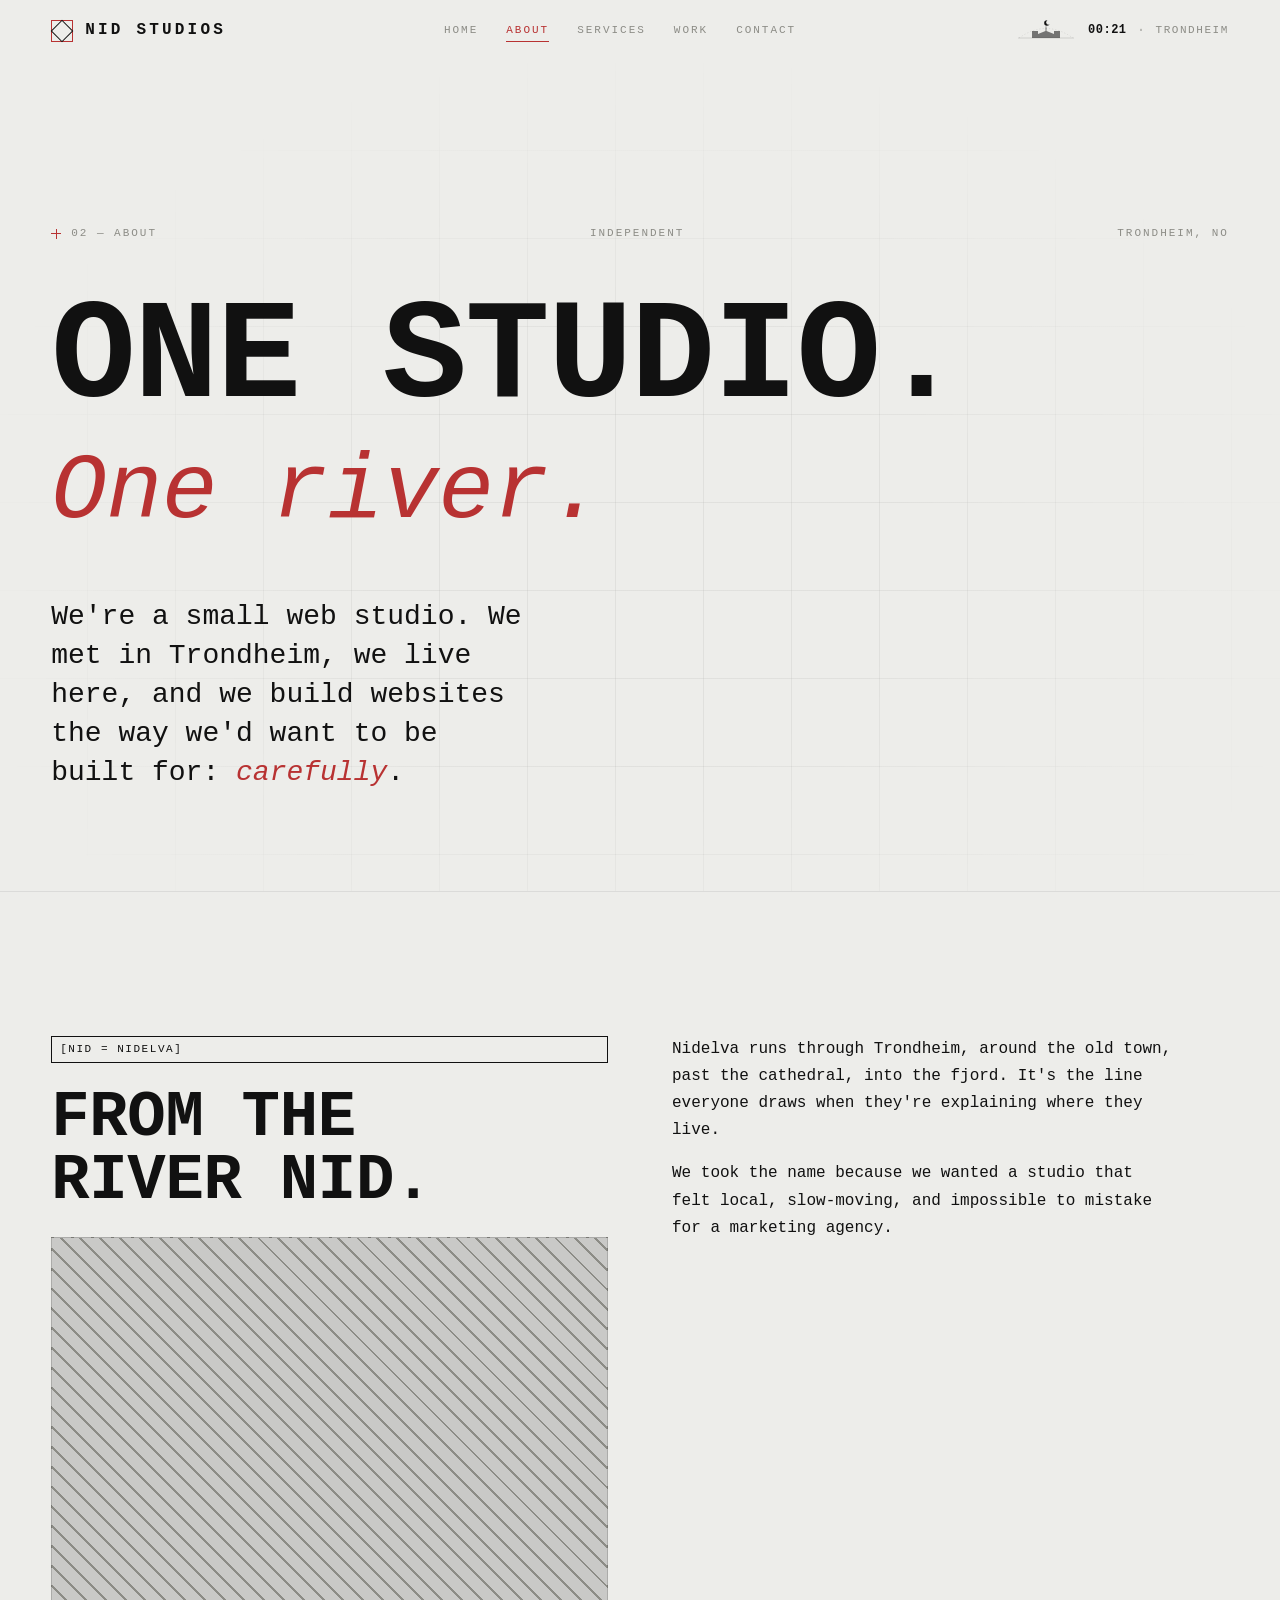
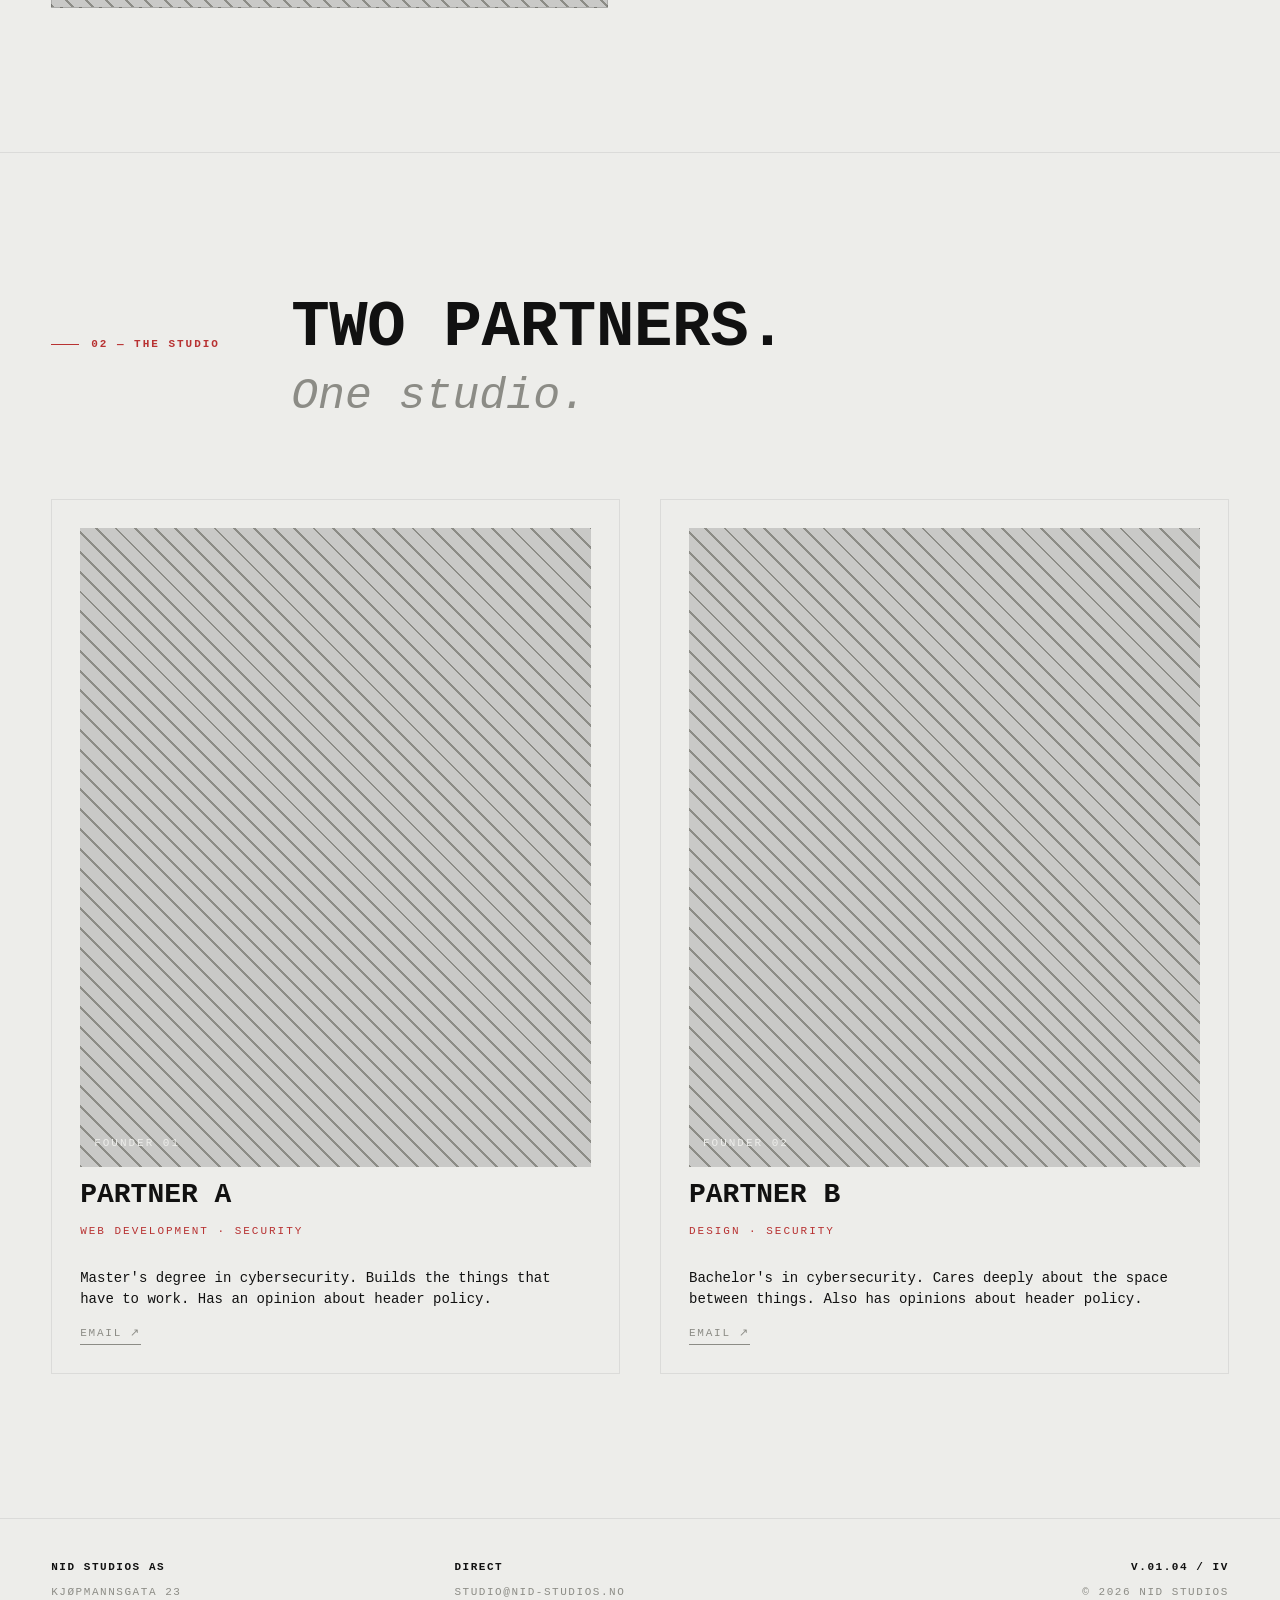
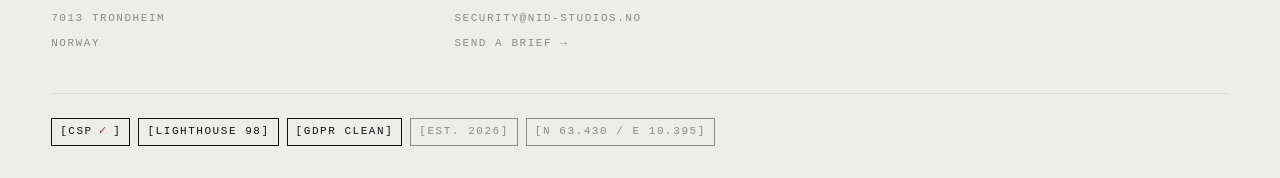
==== about.html @ 7383560c "make it rain" ====
<!doctype html>
<html lang="en">
<head>
  <meta charset="utf-8">
  <meta name="viewport" content="width=device-width, initial-scale=1">
  <title>About — NID Studios</title>
  <meta name="description" content="We're a small web studio from Trondheim. We met here, we live here, and we build websites the way we'd want to be built for: carefully.">

  <meta property="og:type"        content="website">
  <meta property="og:url"         content="https://nid-studios.no/about.html">
  <meta property="og:title"       content="About — NID Studios">
  <meta property="og:description" content="Small studio, two founders, one river. NID — from the river Nid, Trondheim.">
  <meta property="og:image"       content="https://nid-studios.no/assets/og-image.png">

  <link rel="icon" type="image/svg+xml" href="/assets/favicon.svg">
  <link rel="stylesheet" href="/style.css">
</head>
<body>

<nav class="nav" id="nav" aria-label="Main navigation">
  <a class="brand" href="/">
    <span class="brand-mark" aria-hidden="true"></span>
    <span class="wm">NID Studios</span>
  </a>
  <ul class="nav-links" role="list">
    <li><a href="/"              >Home</a></li>
    <li><a href="/about.html"    aria-current="page">About</a></li>
    <li><a href="/services.html" >Services</a></li>
    <li><a href="/work.html"     >Work</a></li>
    <li><a href="/contact.html"  >Contact</a></li>
  </ul>
  <div class="nav-cta" id="clock" aria-label="Current time in Trondheim"></div>
</nav>

<main>

  <!-- HERO ────────────────────────────────────────────────── -->
  <header class="hero">
    <div class="hero-grid" aria-hidden="true"></div>
    <div class="shell hero-inner">
      <div class="hero-meta">
        <span class="cross">02 — About</span>
        <span>Independent</span>
        <span>Trondheim, NO</span>
      </div>
      <h1>
        <span class="line"><span>One studio.</span></span>
        <span class="line"><span><em>One river.</em></span></span>
      </h1>
      <p class="about-lede">
        We're a small web studio. We met in Trondheim, we live here, and we build websites the way we'd want to be built for: <em>carefully</em>.
      </p>
    </div>
  </header>

  <!-- FROM THE RIVER ──────────────────────────────────────── -->
  <section class="section" aria-labelledby="river-heading">
    <div class="shell grid-2col grid-2col--wide">
      <div class="reveal flex-col-sm">
        <span class="tg">[NID = Nidelva]</span>
        <h2 id="river-heading">From the<br>river Nid.</h2>
        <div class="photo-placeholder" aria-hidden="true"></div>
      </div>
      <div class="reveal prose" data-d="1">
        <p>Nidelva runs through Trondheim, around the old town, past the cathedral, into the fjord. It's the line everyone draws when they're explaining where they live.</p>
        <p>We took the name because we wanted a studio that felt local, slow-moving, and impossible to mistake for a marketing agency.</p>
      </div>
    </div>
  </section>

  <!-- FOUNDERS ────────────────────────────────────────────── -->
  <section class="section" aria-labelledby="founders-heading">
    <div class="shell">
      <div class="reveal">
        <div class="section-head">
          <p class="label">02 — The studio</p>
          <h2 id="founders-heading">Two partners.<br><span class="it">One studio.</span></h2>
        </div>
      </div>
      <div class="founders reveal" data-d="1">
        <div class="founder">
          <div class="portrait" aria-hidden="true">
            <span>Founder 01</span>
          </div>
          <h3>Partner A</h3>
          <p class="role">Web development · Security</p>
          <p>Master's degree in cybersecurity. Builds the things that have to work. Has an opinion about header policy.</p>
          <div class="links">
            <a href="mailto:studio@nid-studios.no">Email ↗</a>
          </div>
        </div>
        <div class="founder">
          <div class="portrait" aria-hidden="true">
            <span>Founder 02</span>
          </div>
          <h3>Partner B</h3>
          <p class="role">Design · Security</p>
          <p>Bachelor's in cybersecurity. Cares deeply about the space between things. Also has opinions about header policy.</p>
          <div class="links">
            <a href="mailto:studio@nid-studios.no">Email ↗</a>
          </div>
        </div>
      </div>
    </div>
  </section>

</main>

<footer class="foot" aria-label="Footer">
  <div class="col">
    <span class="h">NID Studios AS</span>
    <span>Kjøpmannsgata 23</span>
    <span>7013 Trondheim</span>
    <span>Norway</span>
  </div>
  <div class="col">
    <span class="h">Direct</span>
    <a href="mailto:studio@nid-studios.no">studio@nid-studios.no</a>
    <a href="mailto:security@nid-studios.no">security@nid-studios.no</a>
    <a href="/contact.html">Send a brief →</a>
  </div>
  <div class="col right">
    <span class="h">v.01.04 / IV</span>
    <span>© 2026 NID Studios</span>
  </div>
  <div class="tags-row">
    <span class="tg">[CSP <span class="ck">✓</span>]</span>
    <span class="tg">[Lighthouse 98]</span>
    <span class="tg">[GDPR clean]</span>
    <span class="tg meta">[Est. 2026]</span>
    <span class="tg meta">[N&nbsp;63.430 / E&nbsp;10.395]</span>
  </div>
</footer>

<script src="/main.js" defer></script>
</body>
</html>
---- style.css ----
/* NID Studios — site stylesheet
   Cold concrete + Trondheim red.
   Space Mono (display) · IBM Plex Mono (body) · Caveat (post-its)

   Fonts: download .woff2 files from gwfh.mranftl.com/fonts and drop
   into /assets/fonts/ — see GUIDE.md in the skeleton folder. */

/* ── FONTS ──────────────────────────────────────────────── */
@font-face {
  font-family: "Space Mono";
  src: local("Space Mono Bold"),
       url("/assets/fonts/SpaceMono-Bold.woff2") format("woff2");
  font-weight: 700; font-style: normal; font-display: swap;
}
@font-face {
  font-family: "Space Mono";
  src: local("Space Mono"),
       url("/assets/fonts/SpaceMono-Regular.woff2") format("woff2");
  font-weight: 400; font-style: normal; font-display: swap;
}
@font-face {
  font-family: "IBM Plex Mono";
  src: local("IBM Plex Mono Light"),
       url("/assets/fonts/IBMPlexMono-Light.woff2") format("woff2");
  font-weight: 300; font-style: normal; font-display: swap;
}
@font-face {
  font-family: "IBM Plex Mono";
  src: local("IBM Plex Mono"),
       url("/assets/fonts/IBMPlexMono-Regular.woff2") format("woff2");
  font-weight: 400; font-style: normal; font-display: swap;
}
@font-face {
  font-family: "IBM Plex Mono";
  src: local("IBM Plex Mono Medium"),
       url("/assets/fonts/IBMPlexMono-Medium.woff2") format("woff2");
  font-weight: 500; font-style: normal; font-display: swap;
}
/* Caveat: handwritten text for hero post-it notes */
@font-face {
  font-family: "Caveat";
  src: local("Caveat Bold"), local("Caveat-Bold"),
       url("/assets/fonts/Caveat-Bold.woff2") format("woff2");
  font-weight: 700; font-style: normal; font-display: swap;
}
@font-face {
  font-family: "Caveat";
  src: local("Caveat"), local("Caveat-Regular"),
       url("/assets/fonts/Caveat-Regular.woff2") format("woff2");
  font-weight: 400; font-style: normal; font-display: swap;
}

/* ── DESIGN TOKENS ──────────────────────────────────────── */
:root {
  --bg:        #EDEDEA;
  --surface:   #E2E0DB;
  --fg:        #111111;
  --meta:      #8C8C86;
  --accent:    #B83232;

  --rule:        rgba(17, 17, 17, 0.08);
  --rule-strong: rgba(17, 17, 17, 0.16);
  --fg-soft:     rgba(17, 17, 17, 0.62);
  --accent-soft: rgba(184, 50, 50, 0.10);

  --f-display: "Space Mono", ui-monospace, "SF Mono", Menlo, monospace;
  --f-body:    "IBM Plex Mono", ui-monospace, "SF Mono", Menlo, monospace;
  --f-mono:    "IBM Plex Mono", ui-monospace, "SF Mono", Menlo, monospace;

  --s-1: 4px; --s-2: 8px;  --s-3: 16px; --s-4: 24px; --s-5: 32px;
  --s-6: 48px; --s-7: 64px; --s-8: 96px; --s-9: 128px;

  --gutter: clamp(24px, 4vw, 64px);
  --maxw:   1280px;

  --ease:     cubic-bezier(.2, .7, .2, 1);
  --ease-out: cubic-bezier(.16, 1, .3, 1);
  --d-micro:  180ms;
  --d-default: 280ms;
  --d-slow:   480ms;
}

/* ── RESET ──────────────────────────────────────────────── */
*, *::before, *::after { box-sizing: border-box; }
html, body { margin: 0; padding: 0; }
html { -webkit-text-size-adjust: 100%; }
body {
  background: var(--bg);
  color: var(--fg);
  font-family: var(--f-body);
  font-size: 15px;
  line-height: 1.6;
  -webkit-font-smoothing: antialiased;
  text-rendering: optimizeLegibility;
}
::selection { background: var(--accent); color: var(--bg); }
a { color: inherit; text-decoration: none; }
button { font: inherit; color: inherit; background: none; border: 0; cursor: pointer; padding: 0; }
h1, h2, h3, h4 { font-family: var(--f-display); font-weight: 700; margin: 0; color: var(--fg); text-wrap: balance; }
h1 { font-size: clamp(56px, 11vw, 168px); line-height: 0.86; letter-spacing: -0.012em; text-transform: uppercase; }
h2 { font-size: clamp(36px, 5.4vw, 64px); line-height: 0.98; letter-spacing: -0.005em; text-transform: uppercase; }
h3 { font-size: clamp(22px, 2.8vw, 32px); line-height: 1.15; text-transform: uppercase; }
h4 { font-size: 22px; line-height: 1.25; text-transform: none; }
p { margin: 0; }
p + p { margin-top: 1em; }
ul { margin: 0; padding: 0; }
li { list-style: none; }

/* ── UTILITIES ──────────────────────────────────────────── */
.shell { max-width: var(--maxw); margin: 0 auto; padding: 0 var(--gutter); }
.label {
  font-family: var(--f-mono); font-size: 11px; font-weight: 700;
  letter-spacing: 0.18em; text-transform: uppercase; color: var(--accent);
}
.tg {
  font-family: var(--f-body); font-weight: 500; font-size: 11px;
  letter-spacing: 0.14em; text-transform: uppercase;
  padding: 4px 8px; display: inline-flex; align-items: center; gap: 5px;
  border: 1px solid var(--fg); color: var(--fg);
}
.tg.meta { color: var(--meta); border-color: var(--meta); }
.tg.accent { color: var(--accent); border-color: var(--accent); }
.tg .ck { color: var(--accent); }

/* ── NAV ────────────────────────────────────────────────── */
.nav {
  position: sticky; top: 0; left: 0; right: 0; z-index: 50;
  padding: 18px var(--gutter);
  display: grid; grid-template-columns: auto 1fr auto; align-items: center; gap: 24px;
  background: var(--bg); border-bottom: 1px solid transparent;
  transition: padding var(--d-default) var(--ease), background var(--d-default) var(--ease), border-color var(--d-default) var(--ease);
}
.nav.scrolled {
  padding: 12px var(--gutter);
  background: rgba(237,237,234,0.72);
  backdrop-filter: blur(14px); -webkit-backdrop-filter: blur(14px);
  border-bottom-color: var(--rule);
}
.brand { display: flex; align-items: center; gap: 12px; font-family: var(--f-display); font-weight: 700; font-size: 16px; letter-spacing: 0.20em; text-transform: uppercase; color: var(--fg); }
.brand .wm { display: inline-block; overflow: hidden; transition: max-width var(--d-slow) var(--ease), opacity var(--d-default) var(--ease); max-width: 200px; white-space: nowrap; }
.nav.scrolled .brand .wm { max-width: 0; opacity: 0; }
.brand-mark { width: 22px; height: 22px; position: relative; display: inline-block; flex-shrink: 0; }
.brand-mark::before, .brand-mark::after { content: ""; position: absolute; inset: 0; border: 1.5px solid var(--accent); }
.brand-mark::after { transform: rotate(45deg); inset: 3px; border-color: var(--fg); }
.nav-links {
  display: flex; gap: 28px; justify-content: center;
  font-family: var(--f-body); font-weight: 500; font-size: 11px;
  letter-spacing: 0.18em; text-transform: uppercase; color: var(--meta);
}
.nav-links a { position: relative; padding: 4px 0; cursor: pointer; transition: color var(--d-default) var(--ease); }
.nav-links a:hover { color: var(--fg); }
.nav-links a::after { content: ""; position: absolute; left: 0; bottom: -2px; width: 0; height: 1px; background: var(--accent); transition: width var(--d-default) var(--ease); }
.nav-links a:hover::after { width: 100%; }
.nav-links a[aria-current="page"] { color: var(--accent); }
.nav-links a[aria-current="page"]::after { width: 100%; }
.nav-cta { display: flex; align-items: center; gap: 10px; }
@media (max-width: 760px) {
  .nav-links { display: none; }
  .nav { grid-template-columns: 1fr auto; }
}

/* ── TRONDHEIM CLOCK ────────────────────────────────────── */
.clock { display: inline-flex; align-items: center; gap: 10px; color: var(--fg); }
.clock-arc { flex: none; overflow: visible; }
.clock-sun circle { animation: clock-sun-pulse 4s ease-in-out infinite; }
.clock-sun line { animation: clock-ray-fade 24s linear infinite; }
@keyframes clock-sun-pulse { 0%, 100% { opacity: 1; } 50% { opacity: 0.78; } }
@keyframes clock-ray-fade  { 0%, 100% { opacity: 0.5; } 50% { opacity: 0.25; } }
.clock-moon circle { animation: clock-moon-glow 6s ease-in-out infinite; }
@keyframes clock-moon-glow { 0%, 100% { opacity: 0.92; } 50% { opacity: 0.7; } }
.clock-time { font-family: var(--f-display); font-weight: 700; font-size: 12px; letter-spacing: 0.04em; font-variant-numeric: tabular-nums; color: var(--fg); }
.clock-sep  { color: var(--meta); opacity: 0.6; }
.clock-loc  { color: var(--meta); font-family: var(--f-body); font-size: 11px; letter-spacing: 0.14em; text-transform: uppercase; }
@media (max-width: 760px) { .clock-sep, .clock-loc { display: none; } }

/* ── BUTTONS ────────────────────────────────────────────── */
.btn {
  display: inline-flex; align-items: center; gap: 14px;
  padding: 16px 22px;
  font-family: var(--f-body); font-weight: 500; font-size: 12px;
  letter-spacing: 0.20em; text-transform: uppercase;
  background: var(--fg); color: var(--bg); border: 1px solid var(--fg);
  position: relative; overflow: hidden; isolation: isolate;
  transition: background var(--d-default) var(--ease), color var(--d-default) var(--ease);
  cursor: pointer;
}
.btn::after { content: ""; position: absolute; inset: 0; z-index: -1; background: var(--bg); transform: translateX(-101%); transition: transform var(--d-slow) var(--ease); }
.btn:hover { color: var(--fg); background: transparent; }
.btn:hover::after { transform: translateX(0); }
.btn .arr { display: inline-block; transition: transform var(--d-default) var(--ease); }
.btn:hover .arr { transform: translateX(4px); }
.btn:active { transform: translateY(1px); }
.btn.ghost { background: transparent; color: var(--fg); border-color: var(--fg); }
.btn.ghost::after { background: var(--fg); }
.btn.ghost:hover { color: var(--bg); }
.btn:disabled { opacity: 0.5; cursor: not-allowed; pointer-events: none; }

/* ── SECTIONS ───────────────────────────────────────────── */
.section { padding: clamp(80px, 12vw, 144px) 0; border-top: 1px solid var(--rule); }
.section.alt { background: var(--surface); }
.section-head { display: grid; grid-template-columns: 200px 1fr; gap: 40px; align-items: baseline; margin-bottom: clamp(40px, 6vw, 80px); }
.section-head .label { display: flex; align-items: center; gap: 12px; }
.section-head .label::before { content: ""; width: 28px; height: 1px; background: var(--accent); }
.section-head h2 { max-width: 18ch; }
.section-head h2 .it { font-family: var(--f-body); font-weight: 300; text-transform: none; font-style: italic; font-size: 0.7em; letter-spacing: 0; color: var(--meta); }
@media (max-width: 760px) { .section-head { grid-template-columns: 1fr; gap: 12px; } }

/* ── HERO ───────────────────────────────────────────────── */
.hero {
  position: relative; padding: 160px 0 96px;
  min-height: 92vh; display: flex; align-items: center;
  isolation: isolate; overflow: hidden;
}
.hero-grid {
  position: absolute; inset: 0; z-index: -1;
  background-image:
    linear-gradient(to right, var(--rule) 1px, transparent 1px),
    linear-gradient(to bottom, var(--rule) 1px, transparent 1px);
  background-size: 88px 88px; background-position: -1px -1px;
  mask-image: radial-gradient(ellipse 70% 80% at 50% 60%, black 30%, transparent 80%);
  opacity: 0.7;
}
.hero-inner { width: 100%; display: grid; gap: 56px; }
.hero-meta { display: flex; justify-content: space-between; gap: 16px; font-family: var(--f-body); font-weight: 500; font-size: 11px; letter-spacing: 0.18em; text-transform: uppercase; color: var(--meta); flex-wrap: wrap; }
.hero-meta .cross { display: inline-flex; align-items: center; gap: 10px; }
.hero-meta .cross::before { content: ""; width: 10px; height: 10px; background: linear-gradient(var(--accent), var(--accent)) center/100% 1px no-repeat, linear-gradient(var(--accent), var(--accent)) center/1px 100% no-repeat; }
.hero h1 .line { display: block; overflow: hidden; }
.hero h1 .line > span { display: inline-block; transform: translateY(110%); animation: rise .9s var(--ease-out) forwards; }
.hero h1 .line:nth-child(1) > span { animation-delay: .12s; }
.hero h1 .line:nth-child(2) > span { animation-delay: .24s; }
.hero h1 .line:nth-child(3) > span { animation-delay: .36s; }
@keyframes rise { to { transform: translateY(0); } }
.hero h1 em { font-style: italic; font-family: var(--f-body); font-weight: 400; font-size: 0.66em; color: var(--accent); letter-spacing: -0.005em; text-transform: none; }
.hero-foot { display: grid; grid-template-columns: 1fr auto; gap: 48px; align-items: end; padding-top: 32px; border-top: 1px solid var(--rule); }
.hero-tag { font-family: var(--f-body); font-weight: 400; font-size: 16px; line-height: 1.55; color: var(--fg); max-width: 50ch; }
.hero-tag b { font-weight: 700; }
.about-lede { font-family: var(--f-body); font-size: clamp(20px, 2.6vw, 28px); line-height: 1.4; max-width: 28ch; font-weight: 300; color: var(--fg); }
.about-lede em { font-style: italic; color: var(--accent); }
@media (max-width: 820px) { .hero-foot { grid-template-columns: 1fr; gap: 24px; } }

/* ── WORKBOARD POST-ITS ─────────────────────────────────── */
.workboard {
  position: absolute; inset: 0; z-index: 0;
  overflow: hidden; pointer-events: none; contain: paint;
}
.wb-paper {
  position: absolute;
  width: clamp(190px, 17vw, 240px);
  aspect-ratio: 1 / 0.92;
  padding: 22px 20px 18px;
  display: flex; flex-direction: column; justify-content: center; gap: 10px;
  background:
    linear-gradient(180deg, rgba(0,0,0,0.06) 0, rgba(0,0,0,0.02) 14px, rgba(0,0,0,0) 28px),
    var(--wb-bg, #FEEE85);
  color: #1F1B14;
  box-shadow: 0 1px 0 rgba(255,255,255,0.55) inset, 1px 8px 14px rgba(20,20,16,0.16), 0 2px 4px rgba(20,20,16,0.10);
  transform-origin: 50% 30%;
  will-change: transform, opacity, clip-path;
  animation: wb-life 7s forwards;
}
.wb-paper::after { content: ""; position: absolute; right: 0; bottom: 0; width: 22px; height: 22px; background: linear-gradient(135deg, transparent 50%, rgba(0,0,0,0.10) 50%); }
.wb-paper-note { display: block; font-family: "Caveat", "Bradley Hand", cursive; font-weight: 700; font-size: clamp(20px, 1.7vw, 26px); line-height: 1.16; color: #1F1B14; text-wrap: pretty; }
.wb-paper-byline { display: block; font-family: "Caveat", cursive; font-weight: 500; font-size: 14px; line-height: 1; color: rgba(31,27,20,0.55); font-style: italic; }
@keyframes wb-life {
  0%   { transform: translate(0,-130vh) rotate(calc(var(--wb-rot) - 28deg)); opacity: 0; clip-path: inset(0); animation-timing-function: cubic-bezier(.22,.78,.36,1); }
  4%   { opacity: 1; animation-timing-function: cubic-bezier(.22,.78,.36,1); }
  14%  { transform: translate(0,16px) rotate(calc(var(--wb-rot) + 8deg)); animation-timing-function: cubic-bezier(.34,1.35,.64,1); }
  20%  { transform: translate(0,-7px) rotate(calc(var(--wb-rot) - 5deg)); animation-timing-function: cubic-bezier(.34,1.2,.64,1); }
  26%  { transform: translate(0,3px) rotate(calc(var(--wb-rot) + 2deg)); animation-timing-function: ease-out; }
  30%  { transform: translate(0,0) rotate(var(--wb-rot)); animation-timing-function: ease-in-out; }
  42%  { transform: translate(0,0) rotate(calc(var(--wb-rot) + 0.8deg)); animation-timing-function: ease-in-out; }
  52%  { transform: translate(0,0) rotate(calc(var(--wb-rot) - 0.6deg)); animation-timing-function: ease-in-out; }
  62%  { transform: translate(0,0) rotate(var(--wb-rot)); clip-path: inset(0); opacity: 1; animation-timing-function: steps(1,end); }
  67%  { transform: translate(0,2px) rotate(calc(var(--wb-rot) - 6deg)) scale(0.94); clip-path: polygon(0% 0%,88% 0%,100% 18%,100% 100%,6% 100%); animation-timing-function: steps(1,end); }
  72%  { transform: translate(4px,8px) rotate(calc(var(--wb-rot) + 22deg)) scale(0.78,0.7); clip-path: polygon(8% 14%,90% 4%,100% 62%,70% 100%,4% 84%); animation-timing-function: steps(1,end); }
  77%  { transform: translate(-3px,12px) rotate(calc(var(--wb-rot) - 36deg)) scale(0.58,0.52); clip-path: polygon(18% 8%,70% 0%,100% 36%,86% 92%,24% 100%,0% 56%); animation-timing-function: steps(1,end); }
  82%  { transform: translate(5px,18px) rotate(calc(var(--wb-rot) + 90deg)) scale(0.38,0.36); clip-path: polygon(24% 18%,76% 6%,96% 40%,80% 84%,36% 96%,8% 64%,14% 32%); animation-timing-function: steps(1,end); }
  89%  { transform: translate(0,28px) rotate(calc(var(--wb-rot) - 60deg)) scale(0.22); clip-path: polygon(30% 22%,70% 28%,84% 60%,60% 86%,28% 80%,18% 50%); opacity: 0.85; animation-timing-function: steps(1,end); }
  94%  { transform: translate(4px,46px) rotate(calc(var(--wb-rot) + 140deg)) scale(0.1); clip-path: polygon(36% 36%,62% 32%,70% 58%,50% 72%,30% 60%); opacity: 0.55; animation-timing-function: steps(1,end); }
  100% { transform: translate(0,96px) rotate(calc(var(--wb-rot) - 80deg)) scale(0.02); opacity: 0; }
}
@media (max-width: 720px)            { .workboard { display: none; } }
@media (prefers-reduced-motion: reduce) { .wb-paper { animation: none; transform: rotate(var(--wb-rot)); } }

/* ── MAKE WEB BEAUTIFUL section ──────────────────────────── */
.mwb { padding: clamp(96px, 14vw, 192px) 0; position: relative; border-top: 1px solid var(--rule); }
.mwb.mwb--dark { background: var(--fg); color: #EDEDEA; border-top-color: rgba(237,237,234,0.12); }
.mwb .mwb-meta { font-family: var(--f-body); font-weight: 500; font-size: 11px; letter-spacing: 0.18em; text-transform: uppercase; color: var(--accent); display: flex; align-items: center; gap: 12px; margin-bottom: 32px; }
.mwb .mwb-meta::before { content: ""; width: 28px; height: 1px; background: var(--accent); }
.mwb h2 { font-size: clamp(72px, 12vw, 184px); line-height: 0.88; letter-spacing: -0.012em; text-transform: uppercase; max-width: 14ch; }
.mwb h2 em { font-family: var(--f-body); font-style: italic; font-weight: 400; font-size: 0.62em; color: var(--accent); text-transform: none; letter-spacing: 0; }
.mwb .mwb-foot { display: grid; grid-template-columns: 1.4fr auto; gap: 48px; align-items: end; margin-top: clamp(48px, 6vw, 80px); padding-top: 32px; border-top: 1px solid var(--rule); }
.mwb.mwb--dark .mwb-foot { border-top-color: rgba(237,237,234,0.12); }
.mwb .mwb-body { font-family: var(--f-body); font-size: clamp(15px, 1.4vw, 18px); line-height: 1.55; font-weight: 300; max-width: 52ch; }
.mwb .btn { background: var(--accent); color: #EDEDEA; border-color: var(--accent); }
.mwb.mwb--dark .btn { background: #EDEDEA; color: var(--fg); border-color: #EDEDEA; }
@media (max-width: 820px) { .mwb .mwb-foot { grid-template-columns: 1fr; } }

/* ── DRAWER / SERVICES ──────────────────────────────────── */
.case { border: 1px solid var(--rule-strong); }
.drawer { display: grid; grid-template-columns: 80px 1fr 1.2fr 60px; gap: clamp(20px, 4vw, 56px); align-items: center; padding: 32px clamp(20px, 4vw, 44px); border-top: 1px solid var(--rule); position: relative; cursor: pointer; transition: background var(--d-default) var(--ease); }
.drawer:first-child { border-top: 0; }
.drawer::before { content: ""; position: absolute; left: 0; top: 0; bottom: 0; width: 2px; background: var(--accent); transform: scaleY(0); transform-origin: top; transition: transform var(--d-slow) var(--ease); }
.drawer:hover, .drawer.open { background: var(--bg); }
.section.alt .drawer:hover, .section.alt .drawer.open { background: var(--bg); }
.drawer:hover::before, .drawer.open::before { transform: scaleY(1); }
.drawer-num  { font-family: var(--f-body); font-weight: 500; font-size: 11px; letter-spacing: 0.18em; color: var(--meta); transition: color var(--d-default) var(--ease); }
.drawer:hover .drawer-num, .drawer.open .drawer-num { color: var(--accent); }
.drawer-name { font-family: var(--f-display); font-size: clamp(24px, 3vw, 40px); font-weight: 700; line-height: 1; text-transform: uppercase; color: var(--fg); display: flex; flex-direction: column; gap: 8px; }
.drawer-name .sub { font-family: var(--f-body); font-style: italic; font-weight: 300; font-size: 13px; color: var(--meta); text-transform: none; letter-spacing: 0; }
.drawer-copy { font-family: var(--f-body); font-size: 14px; line-height: 1.55; color: var(--fg); max-width: 44ch; }
.drawer-pull { justify-self: end; display: flex; align-items: center; gap: 10px; font-family: var(--f-body); font-weight: 500; font-size: 11px; letter-spacing: 0.18em; text-transform: uppercase; color: var(--meta); transition: color var(--d-default) var(--ease); background: none; border: none; cursor: pointer; }
.drawer:hover .drawer-pull, .drawer.open .drawer-pull { color: var(--accent); }
.drawer-pull .pull { width: 22px; height: 22px; border: 1px solid currentColor; display: grid; place-items: center; position: relative; transition: transform var(--d-slow) var(--ease); }
.drawer-pull .pull::before, .drawer-pull .pull::after { content: ""; position: absolute; background: currentColor; }
.drawer-pull .pull::before { width: 10px; height: 1px; }
.drawer-pull .pull::after  { width: 1px; height: 10px; transition: transform var(--d-default) var(--ease); }
.drawer.open .drawer-pull .pull::after { transform: scaleY(0); }
.drawer.open .drawer-pull .pull { transform: rotate(180deg); }
.drawer-detail { grid-column: 1 / -1; display: grid; grid-template-rows: 0fr; transition: grid-template-rows var(--d-slow) var(--ease), margin-top var(--d-slow) var(--ease); margin-top: 0; }
.drawer-detail-inner { overflow: hidden; display: grid; grid-template-columns: 80px 1fr 60px; gap: clamp(20px, 4vw, 56px); }
.drawer.open .drawer-detail { grid-template-rows: 1fr; margin-top: 24px; }
.drawer-detail-body { display: grid; grid-template-columns: 1fr 1fr; gap: 24px 56px; padding-bottom: 8px; }
.spec h4 { font-family: var(--f-body); font-weight: 700; font-size: 11px; letter-spacing: 0.18em; text-transform: uppercase; color: var(--accent); margin-bottom: 12px; }
.spec ul { list-style: none; padding: 0; margin: 0; }
.spec li { padding: 8px 0; font-family: var(--f-body); font-size: 13px; color: var(--fg); border-bottom: 1px dashed var(--rule); display: flex; justify-content: space-between; gap: 12px; }
.spec li:last-child { border-bottom: 0; }
.spec li .v { color: var(--meta); font-size: 11px; letter-spacing: 0.1em; text-transform: uppercase; }
@media (max-width: 900px) {
  .drawer { grid-template-columns: 50px 1fr 36px; }
  .drawer-copy { display: none; }
  .drawer-detail-inner { grid-template-columns: 50px 1fr 36px; }
  .drawer-detail-body { grid-template-columns: 1fr; }
}

/* ── PACKAGES (services + why us) ───────────────────────── */
.packages { display: grid; grid-template-columns: repeat(3, 1fr); gap: 24px; }
.pkg { background: var(--bg); border: 1px solid var(--rule); padding: 28px 26px 26px; display: flex; flex-direction: column; gap: 18px; min-height: 380px; transition: background var(--d-default) var(--ease); }
.section.alt .pkg { background: var(--surface); }
.pkg:hover { background: var(--surface); }
.section.alt .pkg:hover { background: var(--bg); }
.pkg .num { font-family: var(--f-body); font-weight: 500; font-size: 11px; letter-spacing: 0.18em; text-transform: uppercase; color: var(--accent); }
.pkg h3 { font-family: var(--f-display); font-size: 36px; font-weight: 700; line-height: 1; text-transform: uppercase; }
.pkg .price { font-family: var(--f-display); font-weight: 700; font-size: 26px; }
.pkg .price small { font-family: var(--f-body); font-weight: 300; font-size: 11px; letter-spacing: 0.14em; text-transform: uppercase; color: var(--meta); display: block; }
.pkg ul { list-style: none; padding: 0; margin: 0; display: flex; flex-direction: column; gap: 8px; }
.pkg li { font-family: var(--f-body); font-size: 13px; color: var(--fg); display: flex; gap: 8px; }
.pkg li::before { content: "·"; color: var(--accent); }
.pkg .foot { margin-top: auto; display: flex; justify-content: space-between; align-items: center; font-family: var(--f-body); font-size: 11px; letter-spacing: 0.14em; text-transform: uppercase; color: var(--meta); }
@media (max-width: 900px) { .packages { grid-template-columns: 1fr; } }

/* ── PROCESS ────────────────────────────────────────────── */
.process-track { display: grid; grid-template-columns: repeat(4, 1fr); position: relative; }
.process-track::before { content: ""; position: absolute; top: 26px; left: 0; right: 0; height: 1px; background: var(--rule); }
.step { padding: 0 18px; }
.step:not(:last-child) { border-right: 1px solid var(--rule); }
.step .node { width: 14px; height: 14px; background: var(--bg); border: 1px solid var(--accent); margin: 20px 0 24px; position: relative; }
.step .node::before { content: ""; position: absolute; inset: 3px; background: var(--accent); }
.step .num  { font-family: var(--f-body); font-weight: 500; font-size: 11px; letter-spacing: 0.18em; color: var(--accent); margin-bottom: 8px; }
.step h3   { font-family: var(--f-display); font-size: 26px; font-weight: 700; text-transform: uppercase; line-height: 1; margin-bottom: 12px; }
.step p    { font-family: var(--f-body); font-size: 13px; color: var(--fg); line-height: 1.55; max-width: 28ch; }
.step .dur { margin-top: 20px; font-family: var(--f-body); font-size: 11px; letter-spacing: 0.16em; text-transform: uppercase; color: var(--meta); }
@media (max-width: 900px) {
  .process-track { grid-template-columns: 1fr; }
  .process-track::before { display: none; }
  .step { padding: 24px 0; border-right: 0 !important; border-top: 1px solid var(--rule); }
  .step:first-child { border-top: 0; }
}

/* ── ABOUT ──────────────────────────────────────────────── */
.founders { display: grid; grid-template-columns: 1fr 1fr; gap: 40px; margin-top: 64px; }
.founder { background: var(--bg); padding: 28px; border: 1px solid var(--rule); display: flex; flex-direction: column; gap: 14px; }
.section.alt .founder { background: var(--surface); }
.founder .portrait {
  aspect-ratio: 4/5;
  background: repeating-linear-gradient(45deg, var(--meta) 0 2px, transparent 2px 14px), var(--rule-strong);
  display: flex; align-items: end; padding: 14px;
  color: var(--bg); font-family: var(--f-body); font-weight: 500; font-size: 11px; letter-spacing: 0.18em; text-transform: uppercase;
}
.founder h3 { font-family: var(--f-display); font-size: 28px; font-weight: 700; text-transform: uppercase; line-height: 1; }
.founder .role { font-family: var(--f-body); font-size: 11px; letter-spacing: 0.18em; text-transform: uppercase; color: var(--accent); }
.founder p { font-family: var(--f-body); font-size: 14px; line-height: 1.55; color: var(--fg); font-weight: 300; }
.founder .links { display: flex; gap: 16px; font-family: var(--f-body); font-size: 11px; letter-spacing: 0.16em; text-transform: uppercase; color: var(--meta); }
.founder .links a { border-bottom: 1px solid var(--meta); padding-bottom: 1px; }
@media (max-width: 700px) { .founders { grid-template-columns: 1fr; } }

/* ── WORK ───────────────────────────────────────────────── */
.work-list { border-top: 1px solid var(--rule); }
.work-row {
  display: grid; grid-template-columns: 60px 96px 1.4fr 1fr 1fr 60px;
  gap: 24px; align-items: center; padding: 24px 0;
  border-bottom: 1px solid var(--rule); cursor: pointer;
  transition: padding var(--d-default) var(--ease), background var(--d-default) var(--ease);
}
.work-row:hover { padding-left: 12px; padding-right: 12px; background: var(--surface); }
.section.alt .work-row:hover { background: var(--bg); }
.work-num   { font-family: var(--f-body); font-weight: 500; font-size: 11px; letter-spacing: 0.18em; color: var(--meta); }
.work-thumb { width: 96px; height: 64px; background-color: var(--surface); border: 1px solid var(--rule); overflow: hidden; }
.work-thumb img { width: 100%; height: 100%; object-fit: cover; filter: grayscale(1); transition: filter var(--d-default) var(--ease), transform var(--d-default) var(--ease); display: block; }
.work-row:hover .work-thumb img { filter: grayscale(0); transform: scale(1.04); }
.work-title { font-family: var(--f-display); font-size: clamp(20px, 2.2vw, 30px); font-weight: 700; text-transform: uppercase; letter-spacing: 0; color: var(--fg); }
.work-meta  { font-family: var(--f-body); font-size: 12px; color: var(--meta); letter-spacing: 0.06em; }
.work-arr   { font-family: var(--f-body); justify-self: end; font-size: 18px; color: var(--meta); transition: color var(--d-default) var(--ease), transform var(--d-default) var(--ease); }
.work-row:hover .work-arr { color: var(--accent); transform: translateX(4px); }
@media (max-width: 760px) {
  .work-row { grid-template-columns: 32px 1fr 40px; }
  .work-thumb, .work-meta { display: none; }
}

/* ── WORK ROULETTE ──────────────────────────────────────── */
.work-roulette { padding-bottom: clamp(60px, 8vw, 96px); }
.roulette-stage { display: grid; grid-template-columns: 1.6fr 1fr; gap: 48px; align-items: stretch; }
.roulette-image-stack { position: relative; aspect-ratio: 4/3; background: var(--surface); border: 1px solid var(--rule-strong); overflow: hidden; }
.roulette-image { position: absolute; inset: 0; background-size: cover; background-position: center; opacity: 0; transform: scale(1.02); transition: opacity 700ms var(--ease), transform 7s linear; background-color: var(--surface); }
.roulette-image.active { opacity: 1; transform: scale(1); }
.roulette-image-stack::after { content: ""; position: absolute; left: 0; right: 0; bottom: 0; height: 40%; background: linear-gradient(180deg, transparent 0%, rgba(20,20,16,0.55) 100%); pointer-events: none; }
.roulette-image-meta { position: absolute; left: 0; right: 0; bottom: 0; display: flex; justify-content: space-between; align-items: end; gap: 16px; padding: 18px 22px; color: #EDEDEA; font-family: var(--f-body); font-weight: 500; font-size: 11px; letter-spacing: 0.18em; text-transform: uppercase; z-index: 1; }
.roulette-counter { opacity: 0.75; }
.roulette-image-title { text-align: right; }
.roulette-info { display: flex; flex-direction: column; gap: 16px; padding: 8px 0; animation: roulette-slide-in 600ms var(--ease-out); }
@keyframes roulette-slide-in { from { opacity: 0; transform: translateY(8px); } to { opacity: 1; transform: translateY(0); } }
.roulette-eyebrow { font-family: var(--f-body); font-weight: 500; font-size: 11px; letter-spacing: 0.18em; text-transform: uppercase; color: var(--accent); }
.roulette-title { font-family: var(--f-display); font-size: clamp(32px, 4.4vw, 56px); font-weight: 700; line-height: 0.98; letter-spacing: -0.005em; text-transform: uppercase; color: var(--fg); margin: 0; }
.roulette-note { font-family: var(--f-body); font-size: 15px; line-height: 1.6; font-weight: 300; color: var(--fg); max-width: 38ch; margin: 0; }
.roulette-tags { display: flex; gap: 8px; flex-wrap: wrap; margin-top: 4px; }
.roulette-progress { margin-top: 24px; height: 2px; background: var(--rule); overflow: hidden; }
.roulette-progress span { display: block; height: 100%; background: var(--accent); transform-origin: left center; animation: roulette-fill 5500ms linear forwards; }
@keyframes roulette-fill { from { transform: scaleX(0); } to { transform: scaleX(1); } }
.roulette-dots { display: flex; gap: 0; margin-top: 20px; border-top: 1px solid var(--rule); }
.roulette-dot { flex: 1 1 0; display: flex; flex-direction: column; gap: 4px; align-items: flex-start; padding: 16px 14px 0; background: transparent; border: 0; border-top: 2px solid transparent; margin-top: -1px; cursor: pointer; text-align: left; font: inherit; color: var(--meta); transition: color var(--d-default) var(--ease), border-color var(--d-default) var(--ease); }
.roulette-dot:hover { color: var(--fg); }
.roulette-dot[aria-selected="true"] { color: var(--fg); border-top-color: var(--accent); }
.roulette-dot-num { font-family: var(--f-body); font-weight: 500; font-size: 10px; letter-spacing: 0.18em; color: var(--meta); }
.roulette-dot[aria-selected="true"] .roulette-dot-num { color: var(--accent); }
.roulette-dot-label { font-family: var(--f-display); font-weight: 700; font-size: 13px; text-transform: uppercase; letter-spacing: 0; line-height: 1.15; white-space: nowrap; overflow: hidden; text-overflow: ellipsis; max-width: 100%; }
@media (max-width: 900px) { .roulette-stage { grid-template-columns: 1fr; gap: 28px; } }
@media (max-width: 720px) { .roulette-dots { flex-wrap: wrap; } .roulette-dot { flex: 0 1 50%; padding: 12px 10px 0; } }

/* ── CONTACT ────────────────────────────────────────────── */
.contact h2 { font-size: clamp(48px, 8vw, 112px); line-height: 0.92; margin-bottom: 24px; }
.contact h2 em { font-family: var(--f-body); font-style: italic; font-weight: 400; font-size: 0.6em; color: var(--accent); text-transform: none; letter-spacing: 0; }
.contact-lede { font-family: var(--f-body); font-size: 16px; max-width: 44ch; color: var(--fg); margin-bottom: 40px; font-weight: 300; line-height: 1.6; }
.contact-lede em { color: var(--accent); font-style: italic; }
.contact-inner { display: grid; grid-template-columns: 1.3fr 1fr; gap: 80px; align-items: start; }
.form  { display: grid; gap: 0; }
.field { display: grid; grid-template-columns: 130px 1fr; align-items: center; border-bottom: 1px solid var(--rule); padding: 16px 0; gap: 16px; }
.field:first-child { border-top: 1px solid var(--rule); }
.field label { font-family: var(--f-body); font-weight: 700; font-size: 10px; letter-spacing: 0.18em; text-transform: uppercase; color: var(--meta); transition: color var(--d-default) var(--ease); }
.field input, .field textarea, .field select {
  width: 100%; background: transparent; border: 0; color: var(--fg);
  font-family: var(--f-body); font-size: 15px; padding: 2px 0;
  outline: none; -webkit-appearance: none; appearance: none;
}
.field input::placeholder, .field textarea::placeholder { color: var(--meta); }
.field:focus-within { box-shadow: inset 0 -1px 0 0 var(--accent); }
.field:focus-within label { color: var(--accent); }
.form-foot { display: flex; justify-content: space-between; align-items: center; margin-top: 28px; gap: 16px; flex-wrap: wrap; }
.form-foot .note { font-family: var(--f-body); font-size: 10px; letter-spacing: 0.16em; text-transform: uppercase; color: var(--meta); }
.form-status { display: block; margin-top: 16px; font-family: var(--f-body); font-size: 12px; letter-spacing: 0.12em; text-transform: uppercase; }
.form-status.success { color: #2a7a2a; }
.form-status.error   { color: var(--accent); }
.contact-side { border-left: 1px solid var(--rule); padding-left: 48px; }
.contact-block { margin-bottom: 32px; }
.contact-block h4 { font-family: var(--f-body); font-weight: 700; font-size: 11px; letter-spacing: 0.18em; text-transform: uppercase; color: var(--accent); margin-bottom: 10px; }
.contact-block p, .contact-block a { font-family: var(--f-body); font-size: 15px; line-height: 1.5; color: var(--fg); display: block; }
.contact-block .small { color: var(--meta); font-size: 12px; }
.contact-block a { width: fit-content; border-bottom: 1px solid var(--accent); padding-bottom: 1px; }
@media (max-width: 900px) {
  .contact-inner { grid-template-columns: 1fr; gap: 48px; }
  .contact-side  { border-left: 0; padding-left: 0; border-top: 1px solid var(--rule); padding-top: 32px; }
  .field { grid-template-columns: 1fr; gap: 4px; padding: 12px 0; }
}

/* ── FOOTER ─────────────────────────────────────────────── */
.foot {
  border-top: 1px solid var(--rule); padding: 40px var(--gutter) 32px;
  display: grid; grid-template-columns: 1fr 1fr 1fr; gap: 32px;
  font-family: var(--f-body); font-size: 11px; letter-spacing: 0.14em;
  text-transform: uppercase; color: var(--meta);
}
.foot .col { display: flex; flex-direction: column; gap: 8px; }
.foot .col .h { color: var(--fg); font-weight: 700; }
.foot .col a { color: var(--meta); }
.foot .col a:hover { color: var(--fg); }
.foot .col.right { align-items: end; text-align: right; }
.foot .col.right .river { color: var(--fg); font-family: var(--f-body); font-style: italic; font-weight: 300; text-transform: none; letter-spacing: 0; font-size: 13px; }
.foot .tags-row { grid-column: 1 / -1; display: flex; gap: 8px; flex-wrap: wrap; padding-top: 24px; border-top: 1px solid var(--rule); margin-top: 8px; }
@media (max-width: 760px) { .foot { grid-template-columns: 1fr; } .foot .col.right { align-items: start; text-align: left; } }

/* ── LAYOUT UTILITIES ───────────────────────────────────── */
/* Replaces inline style="" attrs to maintain CSP style-src 'self' */
.grid-2col        { display: grid; grid-template-columns: 1fr 1fr; gap: 48px; align-items: start; }
.grid-2col--wide  { gap: 64px; }
.flex-col-sm      { display: flex; flex-direction: column; gap: 24px; }
.prose            { font-family: var(--f-body); font-size: 16px; line-height: 1.7; font-weight: 300; max-width: 52ch; color: var(--fg); }
.tags-strip       { display: flex; gap: 8px; flex-wrap: wrap; margin-top: 32px; }
.tags-strip--sm   { margin-top: 6px; }
.mt-sm            { margin-top: 8px; }
.contact-label    { color: var(--accent); margin-bottom: 24px; }
.accent           { color: var(--accent); }
.hero--compact    { min-height: 60vh; padding-bottom: 48px; }
.contact-section  { padding-top: 144px; }
.photo-placeholder {
  aspect-ratio: 3/2;
  background:
    repeating-linear-gradient(45deg, var(--meta) 0 2px, transparent 2px 14px),
    var(--rule-strong);
  border: 1px solid var(--rule-strong);
}
.sanity-note      { margin-top: 48px; font-family: var(--f-body); font-size: 13px; color: var(--meta); letter-spacing: 0.12em; text-transform: uppercase; }
.spec-list-plain  { list-style: none; padding: 0; margin: 0; display: flex; flex-direction: column; border-top: 1px solid var(--rule); }
.spec-row         { padding: 14px 0; border-bottom: 1px solid var(--rule); font-family: var(--f-body); font-size: 13px; display: flex; justify-content: space-between; gap: 12px; color: var(--fg); }
.spec-row:last-child { border-bottom: 0; }
.spec-row .v      { color: var(--meta); font-size: 11px; letter-spacing: 0.1em; text-transform: uppercase; }
.river-text       { font-style: italic; color: var(--accent); }
.pkg-arr          { color: var(--fg); }
@media (max-width: 760px) { .grid-2col { grid-template-columns: 1fr; } }

/* ── REVEAL ANIMATIONS ──────────────────────────────────── */
.reveal { opacity: 0; transform: translateY(20px); transition: opacity .8s var(--ease-out), transform .8s var(--ease-out); }
.reveal.in-view { opacity: 1; transform: translateY(0); }
.reveal[data-d="1"] { transition-delay: .08s; }
.reveal[data-d="2"] { transition-delay: .16s; }
.reveal[data-d="3"] { transition-delay: .24s; }
.reveal[data-d="4"] { transition-delay: .32s; }

@media (prefers-reduced-motion: reduce) {
  *, *::before, *::after { animation-duration: .01ms !important; transition-duration: .01ms !important; }
  .reveal { opacity: 1; transform: none; }
  .wb-paper { animation: none; }
}
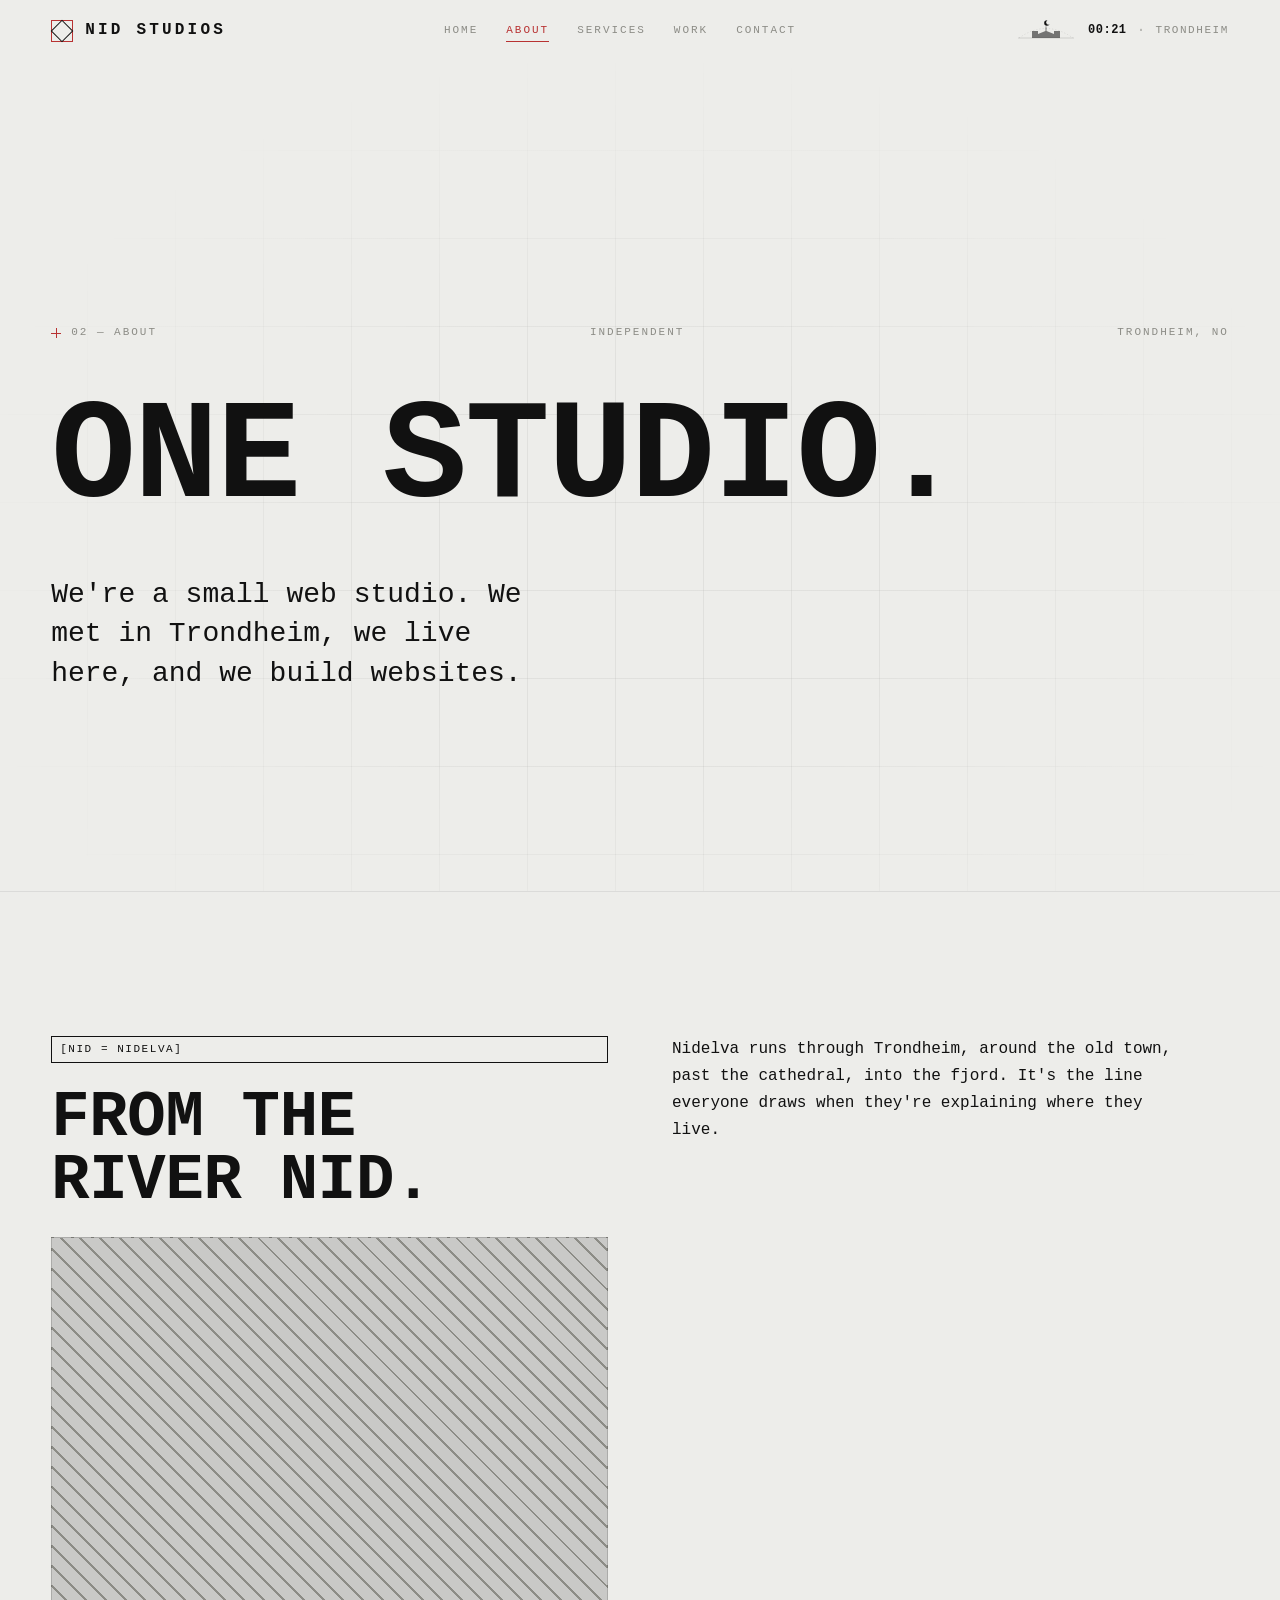
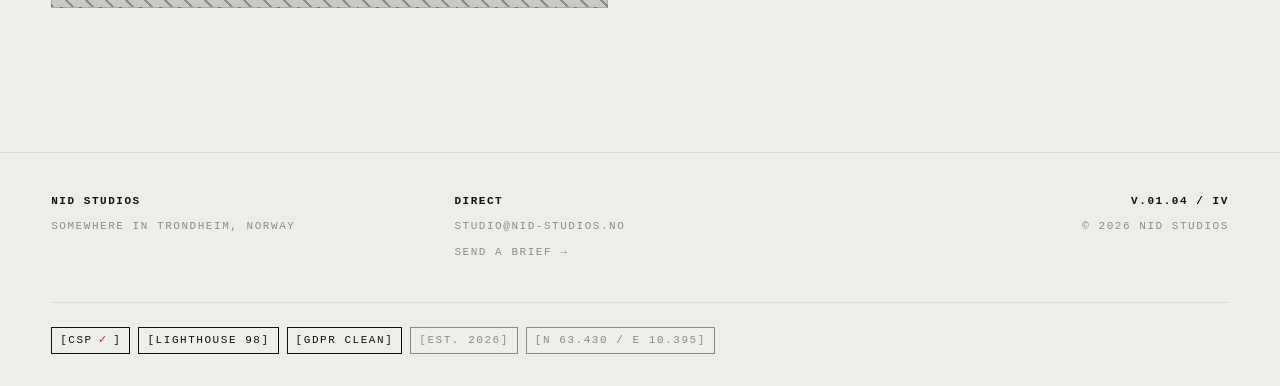
==== commit 02a7a158: "fix: content edits - Smaller changes to content - Added animation on the landing page" ====
--- a/about.html
+++ b/about.html
@@ -4,7 +4,7 @@
   <meta charset="utf-8">
   <meta name="viewport" content="width=device-width, initial-scale=1">
   <title>About — NID Studios</title>
-  <meta name="description" content="We're a small web studio from Trondheim. We met here, we live here, and we build websites the way we'd want to be built for: carefully.">
+  <meta name="description" content="We're a small web studio from Trondheim. We met here, we live here, and we build websites.">
 
   <meta property="og:type"        content="website">
   <meta property="og:url"         content="https://nid-studios.no/about.html">
@@ -35,7 +35,7 @@
 <main>
 
   <!-- HERO ────────────────────────────────────────────────── -->
-  <header class="hero">
+  <header class="hero hero--photo" style="background-image: url('/assets/photos/trikk.jpg'); background-size: cover; background-position: center;">
     <div class="hero-grid" aria-hidden="true"></div>
     <div class="shell hero-inner">
       <div class="hero-meta">
@@ -45,10 +45,9 @@
       </div>
       <h1>
         <span class="line"><span>One studio.</span></span>
-        <span class="line"><span><em>One river.</em></span></span>
       </h1>
       <p class="about-lede">
-        We're a small web studio. We met in Trondheim, we live here, and we build websites the way we'd want to be built for: <em>carefully</em>.
+        We're a small web studio. We met in Trondheim, we live here, and we build websites.
       </p>
     </div>
   </header>
@@ -63,60 +62,21 @@
       </div>
       <div class="reveal prose" data-d="1">
         <p>Nidelva runs through Trondheim, around the old town, past the cathedral, into the fjord. It's the line everyone draws when they're explaining where they live.</p>
-        <p>We took the name because we wanted a studio that felt local, slow-moving, and impossible to mistake for a marketing agency.</p>
       </div>
     </div>
   </section>
 
-  <!-- FOUNDERS ────────────────────────────────────────────── -->
-  <section class="section" aria-labelledby="founders-heading">
-    <div class="shell">
-      <div class="reveal">
-        <div class="section-head">
-          <p class="label">02 — The studio</p>
-          <h2 id="founders-heading">Two partners.<br><span class="it">One studio.</span></h2>
-        </div>
-      </div>
-      <div class="founders reveal" data-d="1">
-        <div class="founder">
-          <div class="portrait" aria-hidden="true">
-            <span>Founder 01</span>
-          </div>
-          <h3>Partner A</h3>
-          <p class="role">Web development · Security</p>
-          <p>Master's degree in cybersecurity. Builds the things that have to work. Has an opinion about header policy.</p>
-          <div class="links">
-            <a href="mailto:studio@nid-studios.no">Email ↗</a>
-          </div>
-        </div>
-        <div class="founder">
-          <div class="portrait" aria-hidden="true">
-            <span>Founder 02</span>
-          </div>
-          <h3>Partner B</h3>
-          <p class="role">Design · Security</p>
-          <p>Bachelor's in cybersecurity. Cares deeply about the space between things. Also has opinions about header policy.</p>
-          <div class="links">
-            <a href="mailto:studio@nid-studios.no">Email ↗</a>
-          </div>
-        </div>
-      </div>
-    </div>
-  </section>
 
 </main>
 
 <footer class="foot" aria-label="Footer">
   <div class="col">
-    <span class="h">NID Studios AS</span>
-    <span>Kjøpmannsgata 23</span>
-    <span>7013 Trondheim</span>
-    <span>Norway</span>
+    <span class="h">NID Studios</span>
+    <span>Somewhere in Trondheim, Norway</span>
   </div>
   <div class="col">
     <span class="h">Direct</span>
     <a href="mailto:studio@nid-studios.no">studio@nid-studios.no</a>
-    <a href="mailto:security@nid-studios.no">security@nid-studios.no</a>
     <a href="/contact.html">Send a brief →</a>
   </div>
   <div class="col right">
--- a/style.css
+++ b/style.css
@@ -221,6 +221,9 @@
   opacity: 0.7;
 }
 .hero-inner { width: 100%; display: grid; gap: 56px; }
+.hero-inner--split { grid-template-columns: 1fr 1fr; align-items: center; gap: 48px; }
+.hero-text { display: grid; gap: 56px; }
+@media (max-width: 960px) { .hero-inner--split { grid-template-columns: 1fr; } .hero-inner--split > .paper-plate { display: none; } }
 .hero-meta { display: flex; justify-content: space-between; gap: 16px; font-family: var(--f-body); font-weight: 500; font-size: 11px; letter-spacing: 0.18em; text-transform: uppercase; color: var(--meta); flex-wrap: wrap; }
 .hero-meta .cross { display: inline-flex; align-items: center; gap: 10px; }
 .hero-meta .cross::before { content: ""; width: 10px; height: 10px; background: linear-gradient(var(--accent), var(--accent)) center/100% 1px no-repeat, linear-gradient(var(--accent), var(--accent)) center/1px 100% no-repeat; }
@@ -295,6 +298,33 @@
 .mwb .btn { background: var(--accent); color: #EDEDEA; border-color: var(--accent); }
 .mwb.mwb--dark .btn { background: #EDEDEA; color: var(--fg); border-color: #EDEDEA; }
 @media (max-width: 820px) { .mwb .mwb-foot { grid-template-columns: 1fr; } }
+
+/* ── PAPER PLATE ────────────────────────────────────────── */
+.paper-plate { position: relative; width: 100%; aspect-ratio: 16 / 9; max-height: 70vh; background: #1a1815; overflow: hidden; isolation: isolate; }
+.paper-plate-video { position: absolute; inset: 0; width: 100%; height: 100%; object-fit: cover; display: block; filter: grayscale(1) contrast(1.45) brightness(0.92); }
+.paper-plate-grain { position: absolute; inset: 0; pointer-events: none; background-image: url("data:image/svg+xml;utf8,<svg xmlns='http://www.w3.org/2000/svg' width='320' height='320'><filter id='n'><feTurbulence type='fractalNoise' baseFrequency='1.6' numOctaves='2' seed='9'/><feColorMatrix values='0 0 0 0 1  0 0 0 0 1  0 0 0 0 1  0 0 0 .14 0'/></filter><rect width='100%25' height='100%25' filter='url(%23n)'/></svg>"); mix-blend-mode: overlay; opacity: .85; }
+.paper-plate-vig { position: absolute; inset: 0; pointer-events: none; background: radial-gradient(ellipse at center, transparent 50%, rgba(8,7,5,.55) 100%); }
+.paper-plate-crops { position: absolute; inset: 16px; pointer-events: none; }
+.paper-plate-crops > i { position: absolute; width: 16px; height: 16px; border: 0 solid rgba(246,242,231,.85); }
+.paper-plate-crops > i:nth-child(1) { top: 0;    left: 0;    border-top-width: 1.2px; border-left-width: 1.2px; }
+.paper-plate-crops > i:nth-child(2) { top: 0;    right: 0;   border-top-width: 1.2px; border-right-width: 1.2px; }
+.paper-plate-crops > i:nth-child(3) { bottom: 0; left: 0;    border-bottom-width: 1.2px; border-left-width: 1.2px; }
+.paper-plate-crops > i:nth-child(4) { bottom: 0; right: 0;   border-bottom-width: 1.2px; border-right-width: 1.2px; }
+.paper-plate-reveal { position: absolute; inset: 0; display: flex; align-items: center; justify-content: center; pointer-events: none; padding: 64px; opacity: 0; will-change: opacity, transform; }
+.paper-plate-h { font-family: var(--f-display); font-weight: 700; font-size: clamp(40px, 8vw, 140px); line-height: 0.92; letter-spacing: -0.015em; text-transform: uppercase; color: #F6F2E7; text-align: center; text-shadow: 0 2px 22px rgba(8,7,5,.55); margin: 0; }
+.paper-plate-h em { font-family: var(--f-body); font-style: italic; font-weight: 400; font-size: 0.62em; color: var(--accent); text-transform: none; letter-spacing: 0; }
+.paper-plate-credit { position: absolute; right: 14px; bottom: 12px; color: rgba(246,242,231,0.55); font-family: var(--f-body); font-size: 10.5px; letter-spacing: 0.14em; text-transform: uppercase; text-decoration: none; display: inline-flex; align-items: baseline; gap: 4px; padding: 4px 8px; background: rgba(8,7,5,0.45); backdrop-filter: blur(2px); transition: color var(--d-default) var(--ease), background var(--d-default) var(--ease); }
+.paper-plate-credit:hover { color: var(--accent); background: rgba(8,7,5,0.7); }
+.paper-plate-credit .arr { display: inline-block; transition: transform var(--d-default) var(--ease); }
+.paper-plate-credit:hover .arr { transform: translate(2px, -2px); }
+.paper-plate-credit .expand { display: inline-block; max-width: 0; overflow: hidden; white-space: nowrap; opacity: 0; transition: max-width var(--d-slow) var(--ease), opacity var(--d-default) var(--ease); }
+.paper-plate-credit:hover .expand { max-width: 420px; opacity: 1; padding-left: 8px; }
+@media (max-width: 760px) {
+  .paper-plate { aspect-ratio: 4 / 3; }
+  .paper-plate-reveal { padding: 32px; }
+  .paper-plate-credit { font-size: 9.5px; right: 8px; bottom: 8px; }
+  .paper-plate-credit:hover .expand { max-width: 220px; white-space: normal; }
+}
 
 /* ── DRAWER / SERVICES ──────────────────────────────────── */
 .case { border: 1px solid var(--rule-strong); }
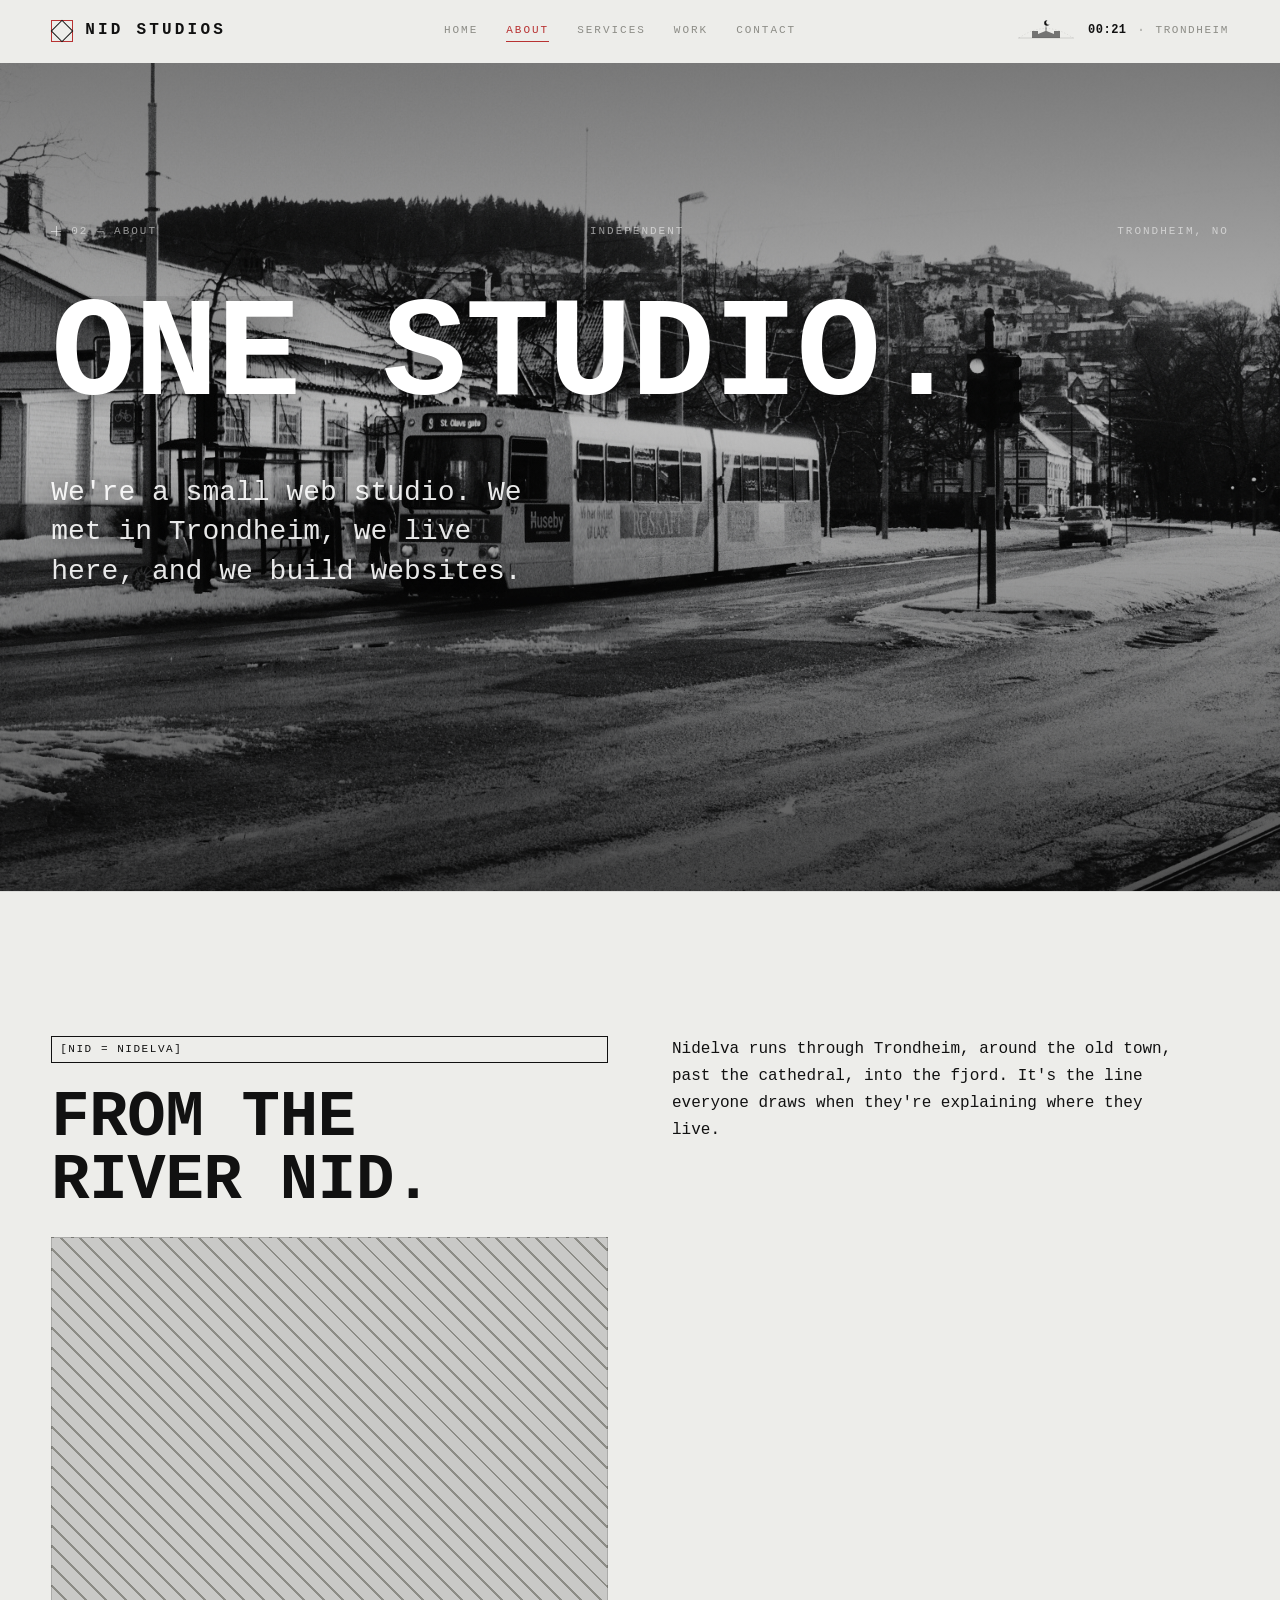
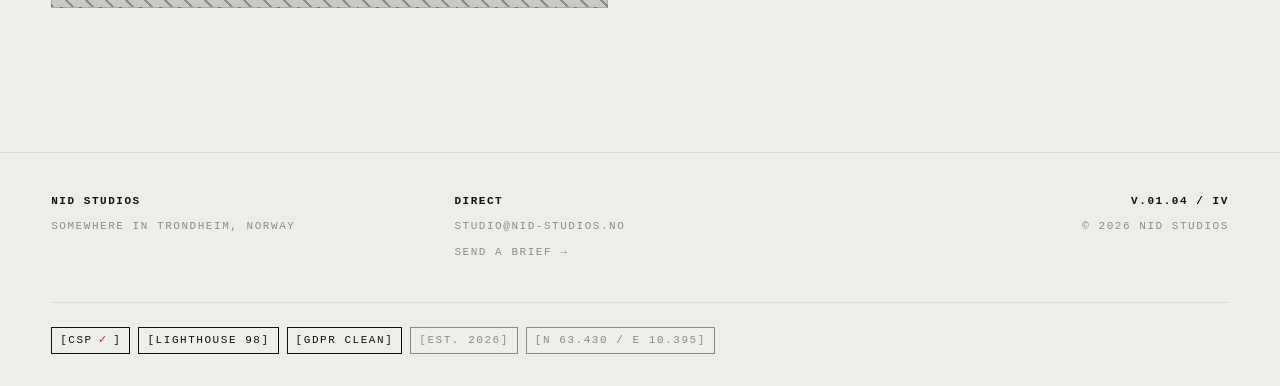
==== commit 016dfee0: "feat: new clean landing page + content edits - Replace index.html with a simplified photo-hero landi" ====
--- a/about.html
+++ b/about.html
@@ -35,7 +35,7 @@
 <main>
 
   <!-- HERO ────────────────────────────────────────────────── -->
-  <header class="hero hero--photo" style="background-image: url('/assets/photos/trikk.jpg'); background-size: cover; background-position: center;">
+  <header class="hero hero--photo" style="background-image: url('/assets/photos/imm020_N20.jpg'); background-size: cover; background-position: center;">
     <div class="hero-grid" aria-hidden="true"></div>
     <div class="shell hero-inner">
       <div class="hero-meta">
--- a/style.css
+++ b/style.css
@@ -240,6 +240,28 @@
 .about-lede { font-family: var(--f-body); font-size: clamp(20px, 2.6vw, 28px); line-height: 1.4; max-width: 28ch; font-weight: 300; color: var(--fg); }
 .about-lede em { font-style: italic; color: var(--accent); }
 @media (max-width: 820px) { .hero-foot { grid-template-columns: 1fr; gap: 24px; } }
+
+/* ── HERO — PHOTO VARIANT ────────────────────────────────── */
+.hero--photo .hero-grid { display: none; }
+.hero--photo::before {
+  content: "";
+  position: absolute; inset: 0; z-index: 0;
+  background: linear-gradient(
+    to bottom,
+    rgba(10,10,10,0.54) 0%,
+    rgba(10,10,10,0.26) 44%,
+    rgba(10,10,10,0.70) 100%
+  );
+}
+.hero--photo .shell { position: relative; z-index: 1; align-self: flex-start; }
+.hero--photo .hero-meta { color: rgba(255,255,255,0.55); }
+.hero--photo .hero-meta .cross::before {
+  background:
+    linear-gradient(rgba(255,255,255,0.55), rgba(255,255,255,0.55)) center/100% 1px no-repeat,
+    linear-gradient(rgba(255,255,255,0.55), rgba(255,255,255,0.55)) center/1px 100% no-repeat;
+}
+.hero--photo h1 { color: #fff; text-shadow: 0 2px 32px rgba(0,0,0,0.35); }
+.hero--photo .about-lede { color: rgba(255,255,255,0.90); text-shadow: 0 1px 16px rgba(0,0,0,0.30); }
 
 /* ── WORKBOARD POST-ITS ─────────────────────────────────── */
 .workboard {
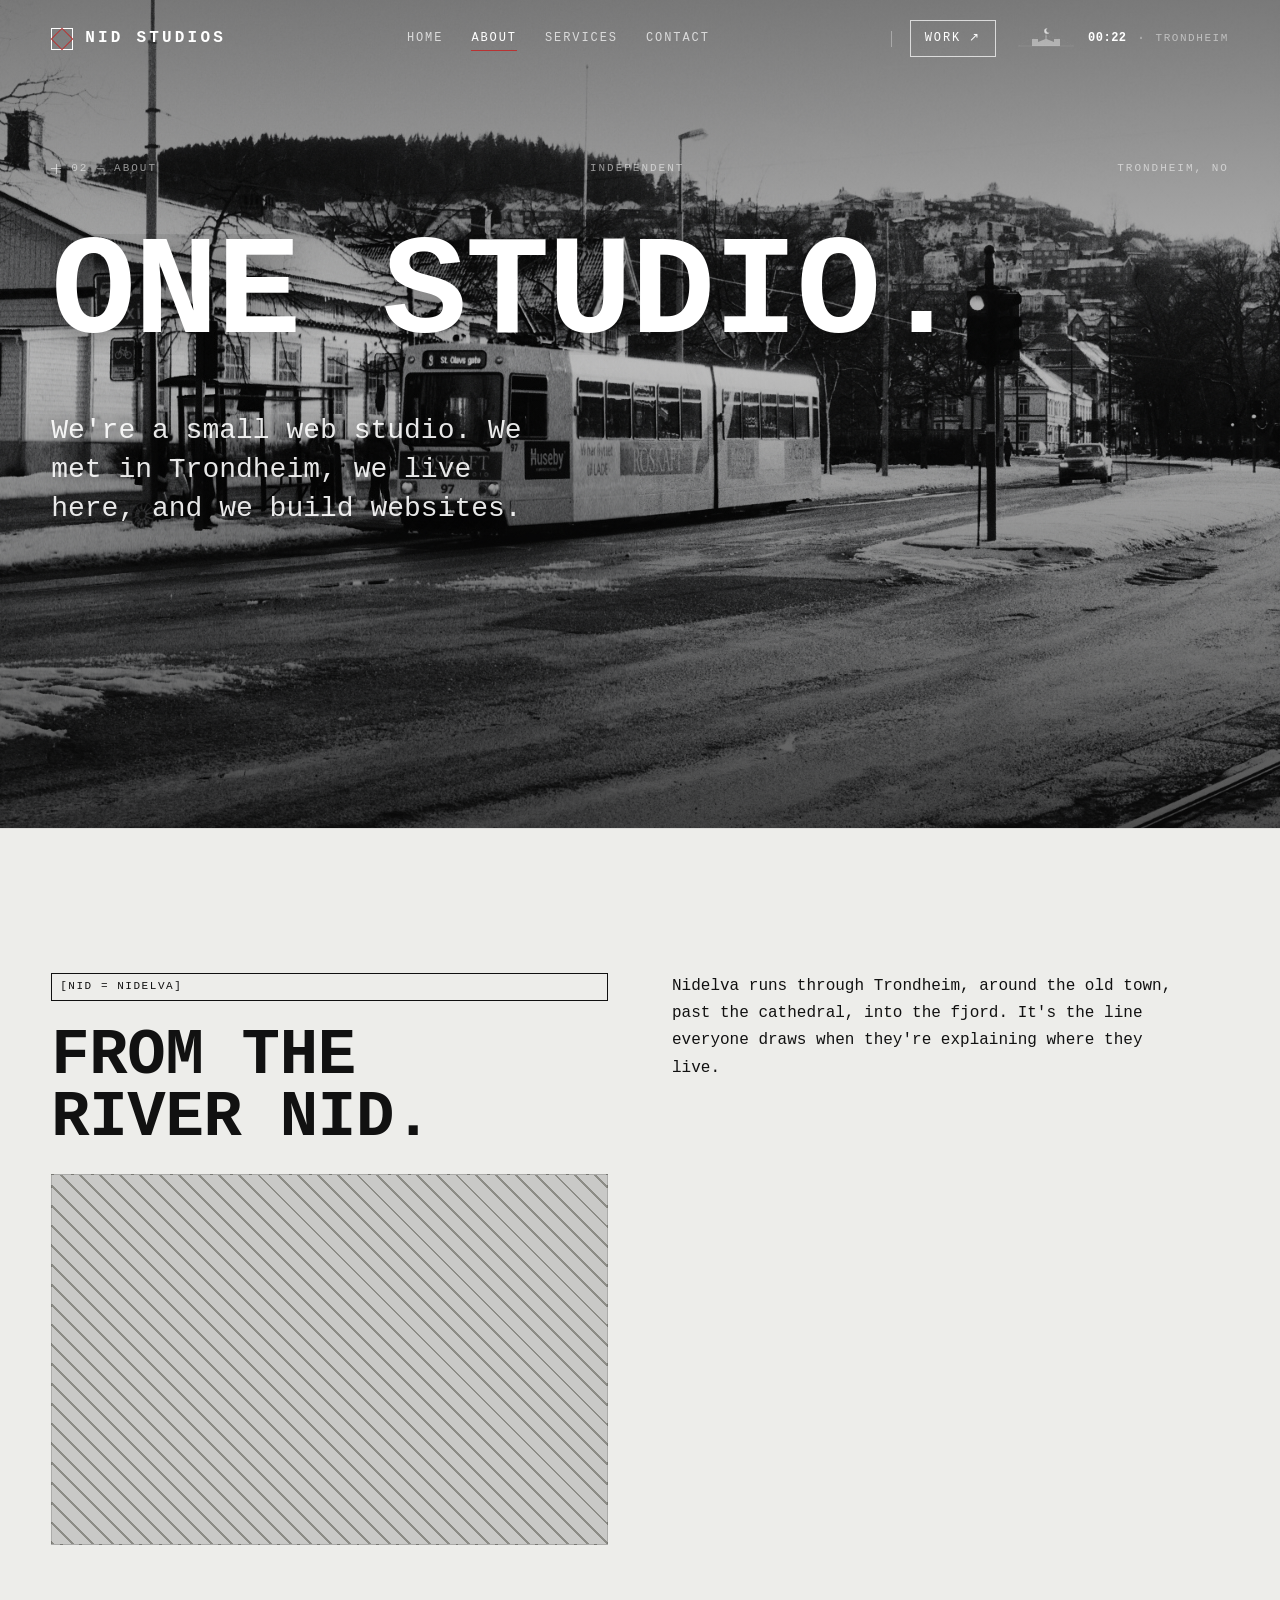
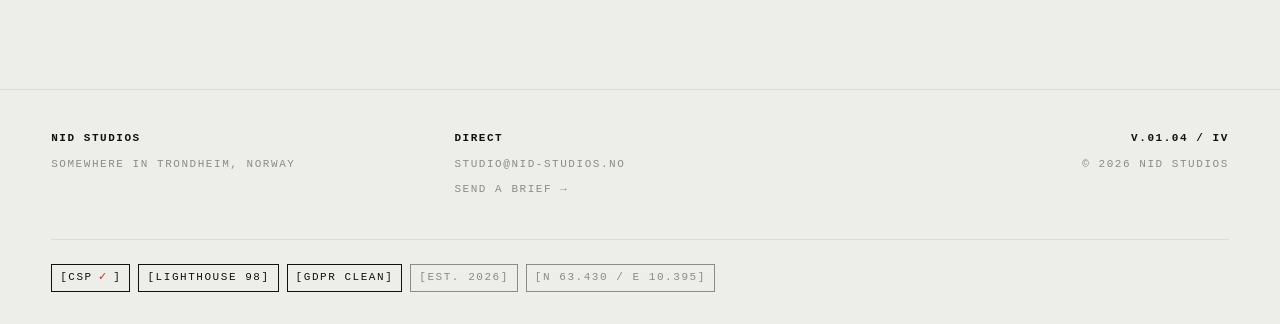
==== commit 5a3330cf: "feat: unify nav into one fixed two-state sticky topbar site-wide Replace the three divergent nav pat" ====
--- a/about.html
+++ b/about.html
@@ -9,7 +9,7 @@
   <meta property="og:type"        content="website">
   <meta property="og:url"         content="https://nid-studios.no/about.html">
   <meta property="og:title"       content="About — NID Studios">
-  <meta property="og:description" content="Small studio, two founders, one river. NID — from the river Nid, Trondheim.">
+  <meta property="og:description" content="Small studio, one river.">
   <meta property="og:image"       content="https://nid-studios.no/assets/og-image.png">
 
   <link rel="icon" type="image/svg+xml" href="/assets/favicon.svg">
@@ -17,7 +17,7 @@
 </head>
 <body>
 
-<nav class="nav" id="nav" aria-label="Main navigation">
+<nav class="topbar over-hero" id="topbar" aria-label="Main navigation">
   <a class="brand" href="/">
     <span class="brand-mark" aria-hidden="true"></span>
     <span class="wm">NID Studios</span>
@@ -26,10 +26,14 @@
     <li><a href="/"              >Home</a></li>
     <li><a href="/about.html"    aria-current="page">About</a></li>
     <li><a href="/services.html" >Services</a></li>
-    <li><a href="/work.html"     >Work</a></li>
     <li><a href="/contact.html"  >Contact</a></li>
   </ul>
-  <div class="nav-cta" id="clock" aria-label="Current time in Trondheim"></div>
+  <div class="nav-end">
+    <span class="nav-div" aria-hidden="true"></span>
+    <a class="work-link" href="/work.html">Work <span class="arr" aria-hidden="true">↗</span></a>
+    <div class="clock" id="clock" aria-label="Current time in Trondheim"></div>
+  </div>
+  <span class="scroll-progress" id="progress" aria-hidden="true"></span>
 </nav>
 
 <main>
@@ -76,7 +80,7 @@
   </div>
   <div class="col">
     <span class="h">Direct</span>
-    <a href="mailto:studio@nid-studios.no">studio@nid-studios.no</a>
+    <a href="mailto:knusmumrikken@proton.no">studio@nid-studios.no</a>
     <a href="/contact.html">Send a brief →</a>
   </div>
   <div class="col right">
@@ -92,6 +96,7 @@
   </div>
 </footer>
 
+<script src="/nav.js" defer></script>
 <script src="/main.js" defer></script>
 </body>
 </html>
--- a/style.css
+++ b/style.css
@@ -122,45 +122,68 @@
 .tg.accent { color: var(--accent); border-color: var(--accent); }
 .tg .ck { color: var(--accent); }
 
-/* ── NAV ────────────────────────────────────────────────── */
-.nav {
-  position: sticky; top: 0; left: 0; right: 0; z-index: 50;
-  padding: 18px var(--gutter);
-  display: grid; grid-template-columns: auto 1fr auto; align-items: center; gap: 24px;
-  background: var(--bg); border-bottom: 1px solid transparent;
-  transition: padding var(--d-default) var(--ease), background var(--d-default) var(--ease), border-color var(--d-default) var(--ease);
-}
-.nav.scrolled {
+/* ── TOPBAR (shared sticky bar) ──────────────────────────── */
+.topbar {
+  --nav-fg: var(--fg); --nav-soft: var(--fg-soft);
+  position: fixed; top: 0; left: 0; right: 0; z-index: 50;
+  display: flex; align-items: center; justify-content: space-between; gap: 24px;
+  padding: 20px var(--gutter); color: var(--nav-fg);
+  background: transparent; border-bottom: 1px solid transparent;
+  transition: background .45s var(--ease), border-color .45s var(--ease), color .45s var(--ease), padding .45s var(--ease);
+}
+/* white palette while floating over a dark hero */
+.topbar.over-hero { --nav-fg: #fff; --nav-soft: rgba(255,255,255,0.72); }
+/* frosted palette once scrolled (wins over .over-hero) */
+.topbar.solid {
+  --nav-fg: var(--fg); --nav-soft: var(--fg-soft);
   padding: 12px var(--gutter);
-  background: rgba(237,237,234,0.72);
+  background: color-mix(in srgb, var(--bg) 84%, transparent);
   backdrop-filter: blur(14px); -webkit-backdrop-filter: blur(14px);
   border-bottom-color: var(--rule);
 }
-.brand { display: flex; align-items: center; gap: 12px; font-family: var(--f-display); font-weight: 700; font-size: 16px; letter-spacing: 0.20em; text-transform: uppercase; color: var(--fg); }
-.brand .wm { display: inline-block; overflow: hidden; transition: max-width var(--d-slow) var(--ease), opacity var(--d-default) var(--ease); max-width: 200px; white-space: nowrap; }
-.nav.scrolled .brand .wm { max-width: 0; opacity: 0; }
+.brand { display: flex; align-items: center; gap: 12px; font-family: var(--f-display); font-weight: 700; font-size: 16px; letter-spacing: 0.20em; text-transform: uppercase; color: var(--nav-fg); }
 .brand-mark { width: 22px; height: 22px; position: relative; display: inline-block; flex-shrink: 0; }
-.brand-mark::before, .brand-mark::after { content: ""; position: absolute; inset: 0; border: 1.5px solid var(--accent); }
-.brand-mark::after { transform: rotate(45deg); inset: 3px; border-color: var(--fg); }
+.brand-mark::before, .brand-mark::after { content: ""; position: absolute; inset: 0; border: 1.5px solid var(--nav-fg); }
+.brand-mark::after { transform: rotate(45deg); inset: 3px; border-color: var(--accent); }
 .nav-links {
-  display: flex; gap: 28px; justify-content: center;
-  font-family: var(--f-body); font-weight: 500; font-size: 11px;
-  letter-spacing: 0.18em; text-transform: uppercase; color: var(--meta);
-}
-.nav-links a { position: relative; padding: 4px 0; cursor: pointer; transition: color var(--d-default) var(--ease); }
-.nav-links a:hover { color: var(--fg); }
-.nav-links a::after { content: ""; position: absolute; left: 0; bottom: -2px; width: 0; height: 1px; background: var(--accent); transition: width var(--d-default) var(--ease); }
-.nav-links a:hover::after { width: 100%; }
-.nav-links a[aria-current="page"] { color: var(--accent); }
-.nav-links a[aria-current="page"]::after { width: 100%; }
-.nav-cta { display: flex; align-items: center; gap: 10px; }
-@media (max-width: 760px) {
-  .nav-links { display: none; }
-  .nav { grid-template-columns: 1fr auto; }
+  display: flex; gap: 28px; justify-content: center; list-style: none; margin: 0; padding: 0;
+  font-family: var(--f-body); font-weight: 500; font-size: 12px;
+  letter-spacing: 0.16em; text-transform: uppercase; color: var(--nav-soft);
+}
+.nav-links a { position: relative; padding: 4px 0; cursor: pointer; color: var(--nav-soft); transition: color var(--d-default) var(--ease); }
+.nav-links a:hover { color: var(--nav-fg); }
+.nav-links a::after { content: ""; position: absolute; left: 0; bottom: -2px; width: 100%; height: 1px; background: var(--accent); transform: scaleX(0); transform-origin: 0 50%; transition: transform var(--d-default) var(--ease); }
+.nav-links a:hover::after, .nav-links a[aria-current="page"]::after { transform: scaleX(1); }
+.nav-links a[aria-current="page"] { color: var(--nav-fg); }
+
+/* right cluster: divider · Work button · clock */
+.nav-end { display: flex; align-items: center; gap: 18px; }
+.nav-div { width: 1px; height: 16px; background: currentColor; opacity: 0.32; }
+.work-link {
+  position: relative; isolation: isolate; overflow: hidden;
+  display: inline-flex; align-items: center; gap: 8px;
+  font-family: var(--f-body); font-weight: 500; font-size: 12px; letter-spacing: 0.16em; text-transform: uppercase;
+  color: var(--nav-fg); padding: 8px 14px; border: 1px solid var(--nav-soft);
+  transition: color var(--d-default) var(--ease), border-color var(--d-default) var(--ease);
+}
+.work-link::before { content: ""; position: absolute; inset: 0; z-index: -1; background: var(--accent); transform: translateX(-101%); transition: transform var(--d-slow) var(--ease); }
+.work-link .arr { display: inline-block; transition: transform var(--d-default) var(--ease); }
+.work-link:hover { color: #fff; border-color: var(--accent); }
+.work-link:hover::before { transform: translateX(0); }
+.work-link:hover .arr { transform: translate(3px,-3px); }
+
+/* scroll-progress hairline pinned to the bar's bottom edge */
+.scroll-progress {
+  position: absolute; left: 0; right: 0; bottom: -1px; height: 2px;
+  background: var(--accent); transform: scaleX(0); transform-origin: 0 50%; pointer-events: none;
+}
+
+@media (max-width: 820px) {
+  .topbar .nav-links, .topbar .nav-div { display: none; }
 }
 
 /* ── TRONDHEIM CLOCK ────────────────────────────────────── */
-.clock { display: inline-flex; align-items: center; gap: 10px; color: var(--fg); }
+.clock { display: inline-flex; align-items: center; gap: 10px; color: var(--nav-soft); }
 .clock-arc { flex: none; overflow: visible; }
 .clock-sun circle { animation: clock-sun-pulse 4s ease-in-out infinite; }
 .clock-sun line { animation: clock-ray-fade 24s linear infinite; }
@@ -168,10 +191,10 @@
 @keyframes clock-ray-fade  { 0%, 100% { opacity: 0.5; } 50% { opacity: 0.25; } }
 .clock-moon circle { animation: clock-moon-glow 6s ease-in-out infinite; }
 @keyframes clock-moon-glow { 0%, 100% { opacity: 0.92; } 50% { opacity: 0.7; } }
-.clock-time { font-family: var(--f-display); font-weight: 700; font-size: 12px; letter-spacing: 0.04em; font-variant-numeric: tabular-nums; color: var(--fg); }
-.clock-sep  { color: var(--meta); opacity: 0.6; }
-.clock-loc  { color: var(--meta); font-family: var(--f-body); font-size: 11px; letter-spacing: 0.14em; text-transform: uppercase; }
-@media (max-width: 760px) { .clock-sep, .clock-loc { display: none; } }
+.clock-time { font-family: var(--f-display); font-weight: 700; font-size: 12px; letter-spacing: 0.04em; font-variant-numeric: tabular-nums; color: var(--nav-fg); }
+.clock-sep  { opacity: 0.5; }
+.clock-loc  { opacity: 0.7; font-family: var(--f-body); font-size: 11px; letter-spacing: 0.14em; text-transform: uppercase; }
+@media (max-width: 560px) { .clock-sep, .clock-loc { display: none; } }
 
 /* ── BUTTONS ────────────────────────────────────────────── */
 .btn {
@@ -196,7 +219,7 @@
 .btn:disabled { opacity: 0.5; cursor: not-allowed; pointer-events: none; }
 
 /* ── SECTIONS ───────────────────────────────────────────── */
-.section { padding: clamp(80px, 12vw, 144px) 0; border-top: 1px solid var(--rule); }
+.section { padding: clamp(80px, 12vw, 144px) 0; border-top: 1px solid var(--rule); scroll-margin-top: 80px; }
 .section.alt { background: var(--surface); }
 .section-head { display: grid; grid-template-columns: 200px 1fr; gap: 40px; align-items: baseline; margin-bottom: clamp(40px, 6vw, 80px); }
 .section-head .label { display: flex; align-items: center; gap: 12px; }
@@ -511,6 +534,12 @@
 .form-status { display: block; margin-top: 16px; font-family: var(--f-body); font-size: 12px; letter-spacing: 0.12em; text-transform: uppercase; }
 .form-status.success { color: #2a7a2a; }
 .form-status.error   { color: var(--accent); }
+.privacy-note { margin-top: 40px; padding-top: 24px; border-top: 1px solid var(--rule); max-width: 62ch; }
+.privacy-note .tg { margin-bottom: 12px; }
+.privacy-note p { font-family: var(--f-body); font-size: 12px; line-height: 1.65; color: var(--fg-soft); }
+.privacy-note p + p { margin-top: 10px; }
+.privacy-note strong { color: var(--fg); font-weight: 500; }
+.privacy-note a { color: var(--accent); border-bottom: 1px solid var(--accent); padding-bottom: 1px; }
 .contact-side { border-left: 1px solid var(--rule); padding-left: 48px; }
 .contact-block { margin-bottom: 32px; }
 .contact-block h4 { font-family: var(--f-body); font-weight: 700; font-size: 11px; letter-spacing: 0.18em; text-transform: uppercase; color: var(--accent); margin-bottom: 10px; }
